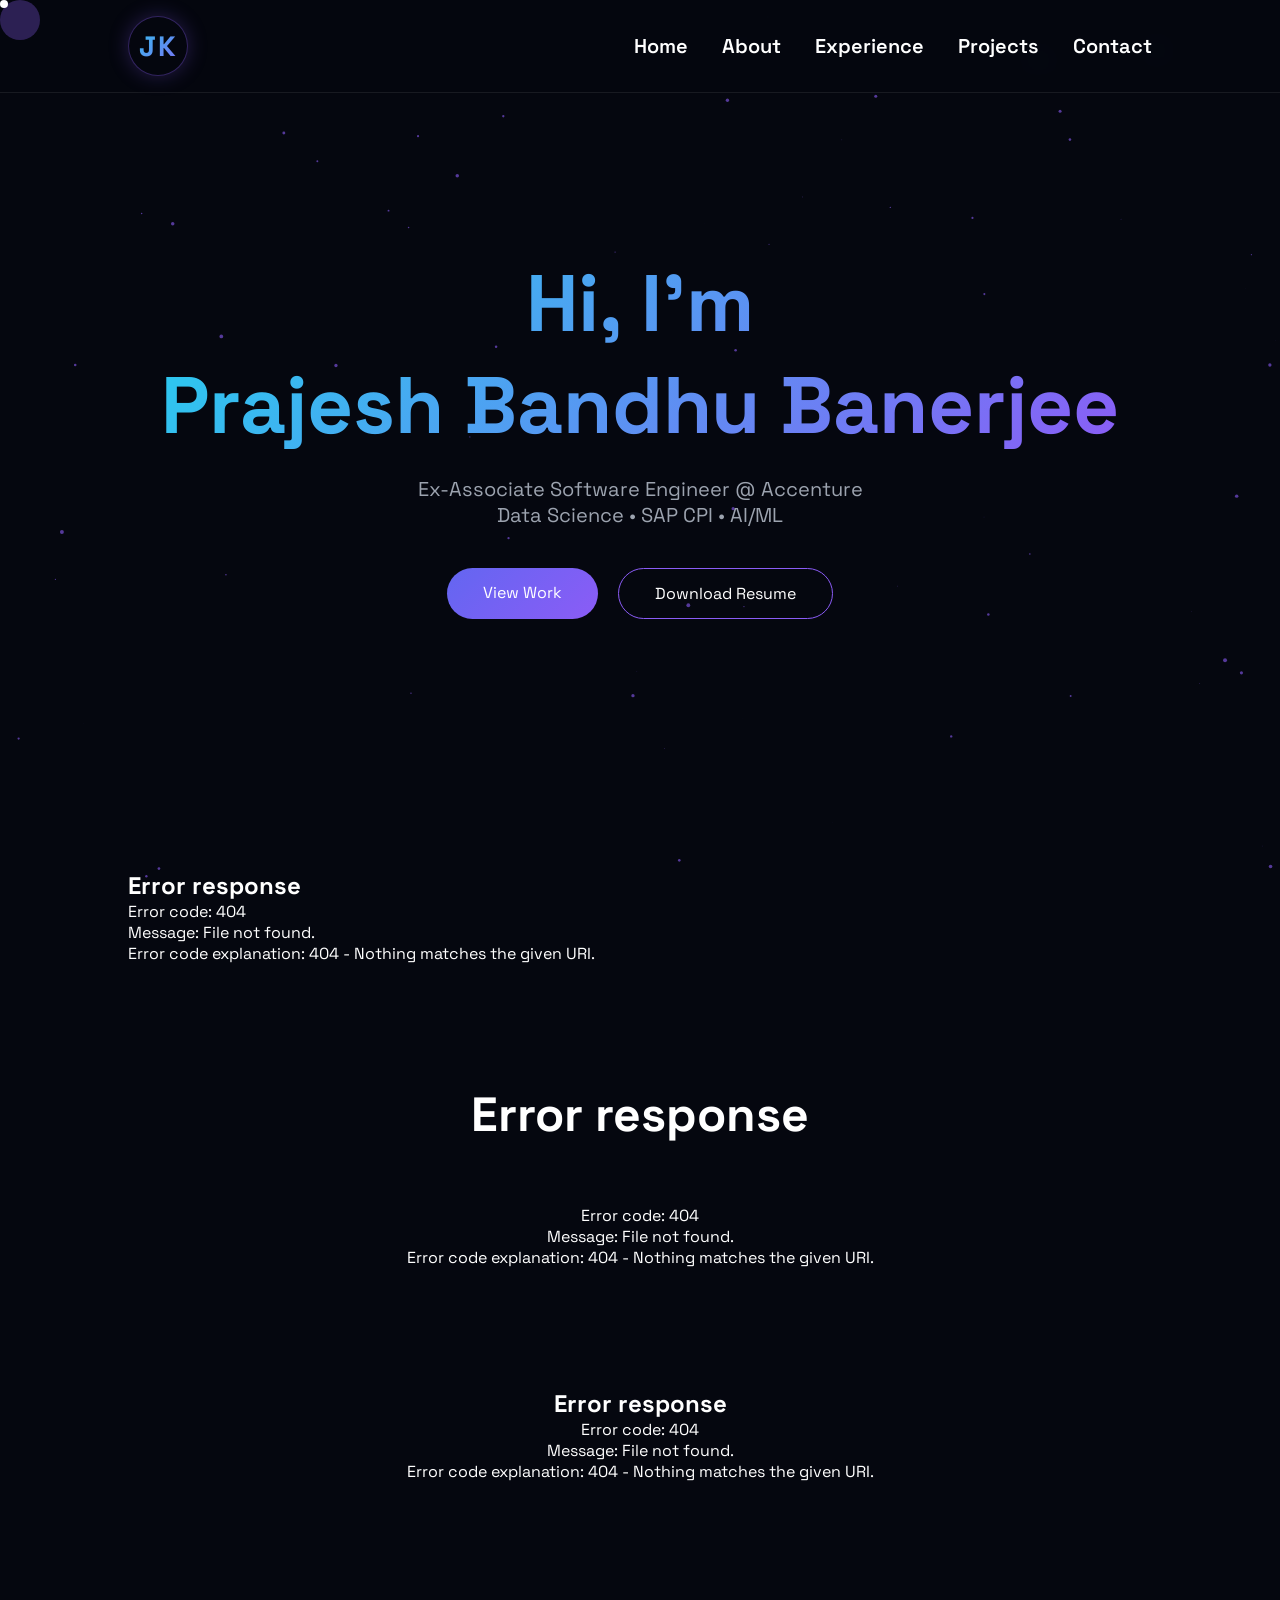
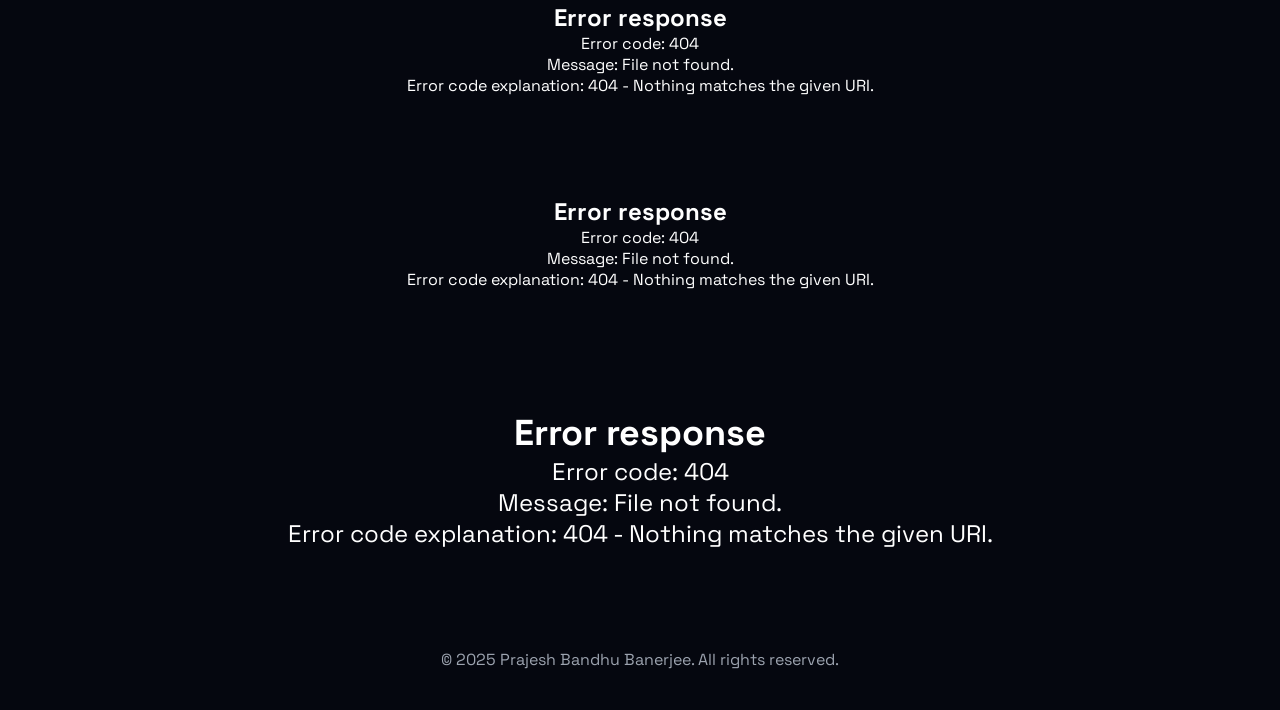
==== index.html @ c7e79926 "Add files via upload" ====
<!DOCTYPE html>
<html lang="en">

<head>

    <meta charset="UTF-8">
    <meta name="viewport" content="width=device-width, initial-scale=1.0">

    <title>Prajesh Bandhu Banerjee | Portfolio</title>

    <link rel="stylesheet" href="style.css">

    <link href="https://fonts.googleapis.com/css2?family=Space+Grotesk:wght@300;400;500;600;700&display=swap" rel="stylesheet">

</head>

<body>

    <div class="cursor"></div>
    <div class="cursor-glow"></div>

    <div class="progress-bar"></div>

    <canvas id="particles"></canvas>

    <header class="header">

        <div class="logo">JK</div>

        <nav id="nav-menu">

            <a href="#home">Home</a>
            <a href="#about">About</a>
            <a href="#experience">Experience</a>
            <a href="#projects">Projects</a>
            <a href="#contact">Contact</a>

        </nav>

        <div class="hamburger" id="hamburger">
            <span></span>
            <span></span>
            <span></span>
        </div>

    </header>

    <section id="home" class="hero">

        <h1 class="hero-title">

                <span>Hi, I'm</span><br>
                <span>Prajesh Bandhu Banerjee</span>

        </h1>

        <p class="hero-sub">
            Ex-Associate Software Engineer @ Accenture   <br>
            Data Science • SAP CPI • AI/ML
        </p>

        <div class="hero-buttons">

            <a href="#projects" class="btn magnetic">View Work</a>

            <a href="https://drive.google.com/file/d/1smfkBSxmtzfkWPgnoyUxWFA8xPXwXcCJ/view?usp=sharing"
                class="btn-outline magnetic"
                target="_blank"
                rel="noopener noreferrer">
                Download Resume
            </a>

        </div>

    </section>

    <section id="about">
        <div id="about-content"></div>
    </section>

    <section id="experience">
        <div id="experience-content"></div>
    </section>

    <section id="education">
        <div id="education-content"></div>
    </section>

    <section id="projects">
        <div id="projects-content"></div>
    </section>

    <section id="skills">
        <div id="skills-content"></div>
    </section>

    <!-- <section id="certifications">
        <div id="certifications-content"></div>
    </section> -->

    <section id="contact">
        <div id="contact-content"></div>
    </section>

    <footer>

        <p>© 2025 Prajesh Bandhu Banerjee. All rights reserved.</p>

    </footer>

    <script src="script.js"></script>

</body>

</html>
---- style.css ----
html{
scroll-behavior:smooth;
}

*{
margin:0;
padding:0;
box-sizing:border-box;
}

body{
font-family:'Space Grotesk',sans-serif;
background:#05070f;
color:white;
overflow-x:hidden;
}

section{
padding:60px 10%;
}

section h2{
font-size:42px;
text-align:center;
margin-bottom:60px;
color:#22d3ee;
text-decoration: underline;
text-decoration-color: #22d3ee;
text-decoration-thickness: 2px;
text-underline-offset: 6px;
}

/* PARTICLE BACKGROUND */

#particles{
position:fixed;
width:100%;
height:100%;
z-index:-1;
}

/* HEADER */
.logo{
width:60px;
height:60px;
display:flex;
align-items:center;
justify-content:center;
font-size:28px;
font-weight:700;
letter-spacing:2px;
border-radius:50%;
background:rgba(139,92,246,0.15);
border:1px solid rgba(139,92,246,0.35);
background-clip:text;
-webkit-background-clip:text;
background-image:linear-gradient(135deg,#22d3ee,#8b5cf6);
color:transparent;
box-shadow:0 0 20px rgba(139,92,246,0.25);
}

/*--------------------NAVBAR-------------------*/
.header{
position:fixed;
top:0;
width:100%;
display:flex;
justify-content:space-between;
align-items:center;
padding:16px 10%;
z-index:100;
background:rgba(5,7,15,0.75);
backdrop-filter:blur(10px);
-webkit-backdrop-filter:blur(10px);
border-bottom:1px solid rgba(255,255,255,0.08);
}

nav a{
margin-left:30px;
text-decoration:none;
color:#ffffff;
font-size:20px;
font-weight:600;
}
nav a:hover{
color:#22d3ee;
}

.hero{
min-height:90vh;
display:flex;
flex-direction:column;
justify-content:center;
align-items:center;
text-align:center;
padding:120px 80px 60px 80px;
}

.hero-title{
font-size:80px;
font-weight:700;
background:linear-gradient(135deg,#22d3ee,#8b5cf6);
-webkit-background-clip:text;
color:transparent;
}

.hero-sub{
color:#9ca3af;
margin-top:20px;
font-size:20px;
}

.hero-buttons{
margin-top:40px;
display:flex;
gap:20px;
}

.btn{
padding:14px 36px;
border-radius:30px;
background:linear-gradient(135deg,#6366f1,#8b5cf6);
text-decoration:none;
color:white;
transition:.3s;
}

.btn:hover{
transform:translateY(-4px);
box-shadow:0 20px 40px rgba(139,92,246,.5);
}

.btn-outline{
padding:14px 36px;
border:1px solid #8b5cf6;
border-radius:30px;
text-decoration:none;
color:white;
}

/*--------------------ABOUT ME SECTION----------------------------------*/

/*ABOUT SECTION*/
#about h2{
text-align:center;
font-size:40px;
font-weight:700;
margin-bottom:40px;
margin-top: 0px;
}

.about-text{
max-width:950px;
margin:auto;
font-size:18px;
line-height:1.7;
color:#9ca3af;
text-align:center;
}
/*--------------------END OF ABOUT ME SECTION----------------------------------*/


/*-------------------------EXPERIENCE SECTION ------------*/

#experience{
text-align:center;
margin-top:0px;
}

#experience h1{
font-size:48px;
font-weight:700;
margin-bottom:60px;
}

#experience h2{
font-size:42px;
font-weight:700;
margin-bottom:60px;
}

.experience-container{
position:relative;
max-width:900px;
margin:auto;
}

.experience-container::before{
content:"";
position:absolute;
left:20px;
top:0;
width:2px;
height:100%;
background:rgba(139,92,246,0.4);
}

.experience-card{
position:relative;
margin-left:60px;
padding:30px;
background:rgba(255,255,255,0.04);
border:1px solid rgba(255,255,255,0.08);
border-radius:14px;
backdrop-filter:blur(10px);
box-shadow:0 10px 30px rgba(0,0,0,0.35);
text-align:left;
transition:0.3s;
}

.experience-card::before{
content:"";
position:absolute;
left:-42px;
top:35px;
width:14px;
height:14px;
border-radius:50%;

background:linear-gradient(135deg,#22d3ee,#8b5cf6);
box-shadow:0 0 12px rgba(139,92,246,0.8);
}

.experience-card:hover{
transform:translateY(-4px);
box-shadow:0 15px 40px rgba(139,92,246,0.25);
}

.experience-card h3{
font-size:24px;
margin-bottom:6px;
color:#ffffff;
}

.experience-role{
font-size:18px;
font-weight:600;
color:#22d3ee;
margin-bottom:5px;
}

.experience-duration{
font-size:14px;
color:#9ca3af;
margin-bottom:18px;
}

.experience-points{
padding-left:18px;
}

.experience-points li{
margin-bottom:10px;
color:#cbd5f5;
line-height:1.6;
}

.experience-card::before{
content:"";
position:absolute;
left:-48px;
top:35px;
width:20px;
height:20px;
border-radius:50%;
background:linear-gradient(135deg,#22d3ee,#8b5cf6);
box-shadow:
0 0 10px rgba(139,92,246,0.8),
0 0 20px rgba(34,211,238,0.6);
}

.experience-card::after{
content:"";
position:absolute;
left:-42px;
top:41px;
width:8px;
height:8px;
border-radius:50%;
background:white;
}

.experience-tech{
margin-top:20px;
display:flex;
flex-wrap:wrap;
gap:12px;
}

.experience-tech span{
padding:6px 14px;
font-size:14px;
border-radius:20px;
background:rgba(139,92,246,0.15);
border:1px solid rgba(139,92,246,0.4);
color:#cbd5f5;
transition:0.3s;
}

.experience-tech span:hover{
background:rgba(139,92,246,0.35);
transform:translateY(-2px);
box-shadow:0 0 10px rgba(139,92,246,0.6);
}

/*--------------------END OF EXPERIENCE SECTION----------------------------------*/

/*--------------------EDUCATION SECTION----------------------------------*/
#education{
text-align:center;
margin-top:0px;
}

#education h2{
font-size:42px;
margin-bottom:60px;
}

.education-timeline{
position:relative;
display:flex;
justify-content:space-between;
align-items:center;
width:900px;
margin:0 auto;
}

.education-timeline::before{
content:"";
position:absolute;
top:50%;
left:0;
width:100%;
height:3px;
background:linear-gradient(90deg,#22d3ee,#8b5cf6);
}

.edu-item{
position:relative;
width:30%;
display:flex;
justify-content:center;
}

.edu-box{
position:relative;
background:rgba(255,255,255,0.05);
border:1px solid rgba(255,255,255,0.08);
border-radius:14px;
padding:20px;
width:400px;
backdrop-filter:blur(10px);
box-shadow:0 10px 25px rgba(0,0,0,0.35);
}

.edu-item.top .edu-box::after{
content:"";
position:absolute;
left:50%;
transform:translateX(-50%);
top:100%;
width:3px;
height:90px;
background:linear-gradient(#22d3ee,#8b5cf6);
}

.edu-item.bottom .edu-box::after{
content:"";
position:absolute;
left:50%;
transform:translateX(-50%);
bottom:100%;
width:3px;
height:90px;
background:linear-gradient(#22d3ee,#8b5cf6);
}

.edu-item::after{
content:"";
position:absolute;
top:50%;
left:50%;
transform:translate(-50%,-50%);
width:10px;
height:10px;
border-radius:50%;
background:#8b5cf6;
box-shadow:0 0 12px rgba(139,92,246,0.8);
}

.edu-item.top .edu-box{
margin-bottom:320px;
}

.edu-item.bottom .edu-box{
margin-top:320px;
}

.edu-box{
transition:0.3s ease;
}

.edu-box:hover{
transform:translateY(-5px);
box-shadow:
0 15px 35px rgba(0,0,0,0.45),
0 0 20px rgba(139,92,246,0.6),
0 0 35px rgba(34,211,238,0.5);
}

.edu-box h3{
color:white;
font-size:18px;
}

.edu-box p{
color:#22d3ee;
margin-top:5px;
}

.edu-box span{
display:block;
margin-top:5px;
font-size:14px;
color:#9ca3af;
}

/*---------------------------------END OF EDUCATION SECTION-------------------------*/

/*---------------------------------PROJECT SECTION-------------------------*/
#projects{
text-align:center;
margin-top:0px;
}

#projects h2{
font-size:42px;
margin-bottom:60px;
}

.projects-container{
display:grid;
grid-template-columns:repeat(auto-fit,minmax(320px,1fr));
gap:40px;
max-width:1200px !important;
margin:0px;
}

.project-card{
background:rgba(255,255,255,0.05);
border:1px solid rgba(255,255,255,0.08);
border-radius:16px;
padding:25px;
text-align:left;
backdrop-filter:blur(10px);
box-shadow:0 10px 25px rgba(0,0,0,0.35);
transition:0.3s ease;
margin-bottom: 0px;
}

.project-card:hover{
transform:translateY(-6px);
box-shadow:
0 15px 35px rgba(0,0,0,0.45),
0 0 20px rgba(139,92,246,0.3),
0 0 35px rgba(34,211,238,0.25);
}

.project-card h3{
color:white;
font-size:20px;
margin-bottom:10px;
}

.project-card p{
color:#cbd5f5;
font-size:15px;
line-height:1.6;
}

.project-tech{
margin-top:15px;
display:flex;
flex-wrap:wrap;
gap:8px;
}

.project-tech span{
background:rgba(139,92,246,0.15);
border:1px solid rgba(139,92,246,0.35);
border-radius:20px;
padding:5px 12px;
font-size:12px;
color:#e5e7eb;
}

/*-----------------------------END OF PROJECT SECTION-------------------------------*/

/*--------------------SKILLS TABLE--------------------------*/

#skills{
text-align:center;
margin-top:-20px;
}

#skills h2{
font-size:42px;
margin-bottom:50px;
}

.skills-table{
width:100%;
max-width:1000px;
margin-bottom:-120px;
border-collapse:collapse;
}

.skills-table td{
border:1px solid rgba(255,255,255,0.15);
padding:18px 20px;
}

.skill-category{
color:#22d3ee;
font-weight:600;
width:250px;
text-align:left;
}

.skill-items{
color:#e5e7eb;
text-align:left;
line-height:1.8;
}
/*--------------------END OF SKILLS TABLE--------------------------*/

/*--------------------CURSOR STYLING --------------------------*/

/* CURSOR */
.cursor{
width:8px;
height:8px;
background:white;
border-radius:50%;
position:fixed;
pointer-events:none;
z-index:9999;
}

.cursor-glow{
width:40px;
height:40px;
border-radius:50%;
background:rgba(139,92,246,.3);
position:fixed;
pointer-events:none;
z-index:9998;
}

/* SCROLL PROGRESS */
.progress-bar{
position:fixed;
top:0;
left:0;
height:3px;
background:#8b5cf6;
width:0%;
z-index:1000;
}

/*--------------------END OF CURSOR STYLING --------------------------*/

/*--------------------CONTACT SECTION --------------------------*/

#contact{
margin-top: 0px;
text-align:center;
font-size: 24px;
}

.contact-box{
margin:auto;
margin-top:20px;
padding:40px;
max-width:600px;
background:rgba(255,255,255,0.05);
border:1px solid rgba(139,92,246,0.25);
border-radius:18px;
backdrop-filter:blur(12px);
-webkit-backdrop-filter:blur(12px);
box-shadow:0 15px 40px rgba(0,0,0,0.4);
transition:0.3s;
}

.contact-box:hover{
transform:translateY(-5px);
box-shadow:0 20px 50px rgba(139,92,246,0.3);
}

.contact-box p{
margin-bottom:25px;
font-size:18px;
color:#cbd5f5;
}

.contact-label{
font-weight:600;
font-size:16px;
letter-spacing:0.5px;
background:linear-gradient(135deg,#22d3ee,#8b5cf6);
-webkit-background-clip:text;
color:transparent;
}

.contact-box a{
color:#cbd5f5;
text-decoration:none;
font-weight:500;
}

.contact-box a:hover{
text-decoration:underline;
color:#22d3ee;
}

/*--------------------END OF CONTACT SECTION --------------------------*/

/*--------------------FOOTER SECTION --------------------------*/

footer{
text-align:center;
padding:40px;
color:#9ca3af;
}

/*--------------------END OF FOOTER SECTION --------------------------*/

/*--------------------------------------CERTIFICATIONS SECTION--------------------------*/

#certifications{
text-align:center;
margin-top:0px;
}

.certifications-container{
max-width:900px;
margin:auto;
display:flex;
flex-wrap:wrap;
justify-content:center;
gap:14px;
margin-top:0px;
margin-bottom: -80px;
}

.certifications-container span{
background:#e5e7eb;
color:black;
padding:10px 18px;
border-radius:30px;
font-size:14px;
font-weight:500;
transition:0.25s ease;
}

.certifications-container span:hover{
transform:translateY(-3px);
box-shadow:0 6px 18px rgba(0,0,0,0.25);
}

/*--------------------------------------END OF CERTIFICATIONS SECTION--------------------------*/


/* ================= MOBILE VIEW ================= */


/* HAMBURGER */
.hamburger{
display:none;
flex-direction:column;
cursor:pointer;
gap:5px;
}

.hamburger span{
width:25px;
height:3px;
background:white;
border-radius:2px;
}

/* MOBILE NAV */

@media (max-width:768px){

nav{
position:absolute;
top:70px;
right:0;
width:100%;
background:#05070f;

display:none;
flex-direction:column;
align-items:center;
padding:20px 0;

border-top:1px solid rgba(255,255,255,0.08);
}

nav a{
margin:10px 0;
font-size:18px;
}

nav.active{
display:flex;
}

.hamburger{
display:flex;
}

}
@media (max-width:768px){

/* GENERAL */

section{
padding:60px 20px;
}

/* NAVBAR */

.header{
padding:12px 20px;
}

/* HERO */

.hero{
padding:80px 20px 40px 20px;   /* adds space above and below */
margin-top:0;
margin-bottom: 0px;
}

.hero-title{
font-size:28px;                 /* slightly smaller so name fits */
line-height:1.3;
}

.hero-sub{
margin-top:20px;
padding:0 10px;
font-size:16px;
}

.hero-sub{
font-size:16px;
}

.hero-buttons{
flex-direction:column;
gap:15px;
margin-bottom:-50px;
}

/* ABOUT */

.about-text{
font-size:16px;
padding:0 10px;
}

/* EXPERIENCE */

.experience-container{
max-width:100%;
}

.experience-card{
margin-left:40px;
padding:20px;
}

/* EDUCATION */

.education-timeline{
flex-direction:column;
width:100%;
gap:40px;
}

.education-timeline::before{
display:none;
}

.edu-item{
width:100%;
}

.edu-box{
width:100%;
}

.edu-item.top .edu-box,
.edu-item.bottom .edu-box{
margin:0;
}

.edu-item::after{
display:none;
}

.edu-item.top .edu-box::after,
.edu-item.bottom .edu-box::after{
display:none;
}

/* PROJECTS */

.projects-container{
grid-template-columns:1fr;
gap:25px;
max-width:100%;
}

.project-card{
padding:20px;
}

/* SKILLS TABLE */

.skills-table{
font-size:14px;
}

.skills-table td{
padding:12px;
}

.skill-category{
width:120px;
}

/* CONTACT */

.contact-box{
padding:25px;
}

.contact-box p{
font-size:16px;
}

/* HEADINGS */

section h2{
font-size:30px;
}

}
/* ================= END OF MOBILE VIEW ================= */
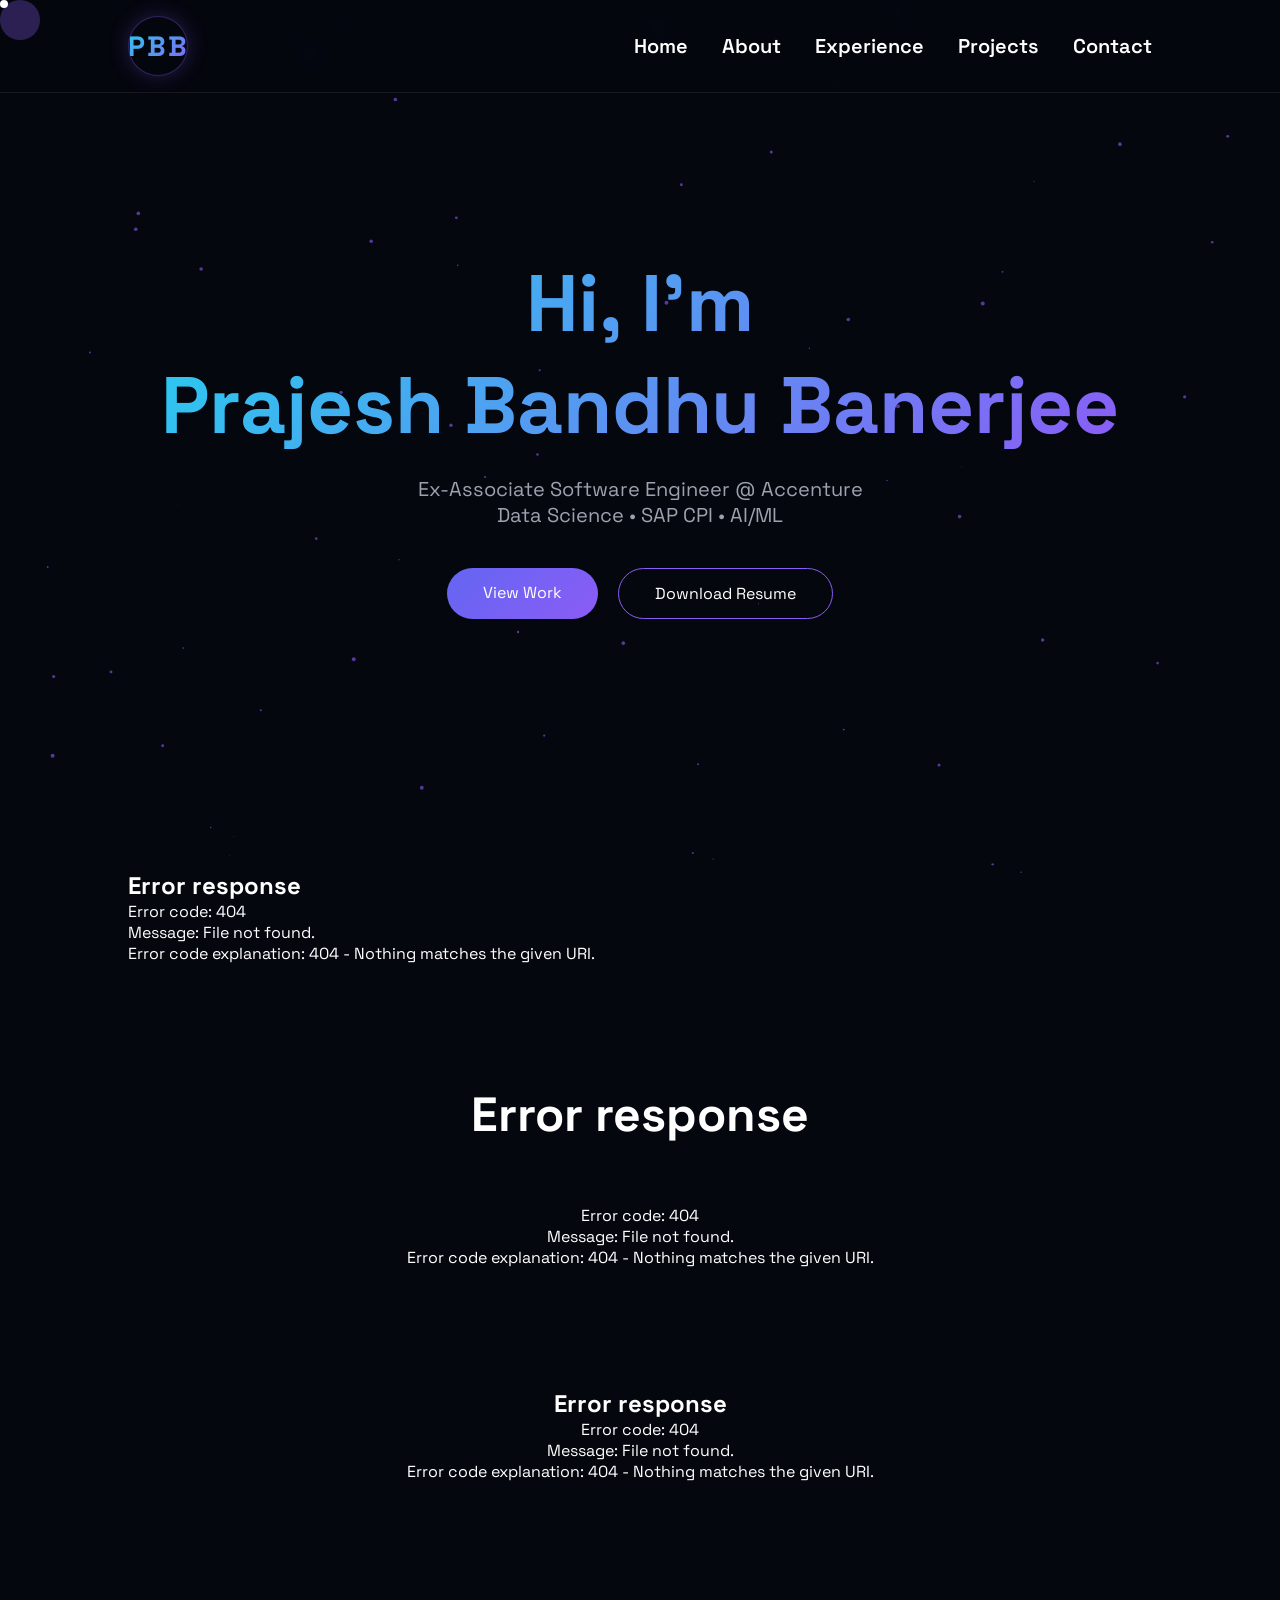
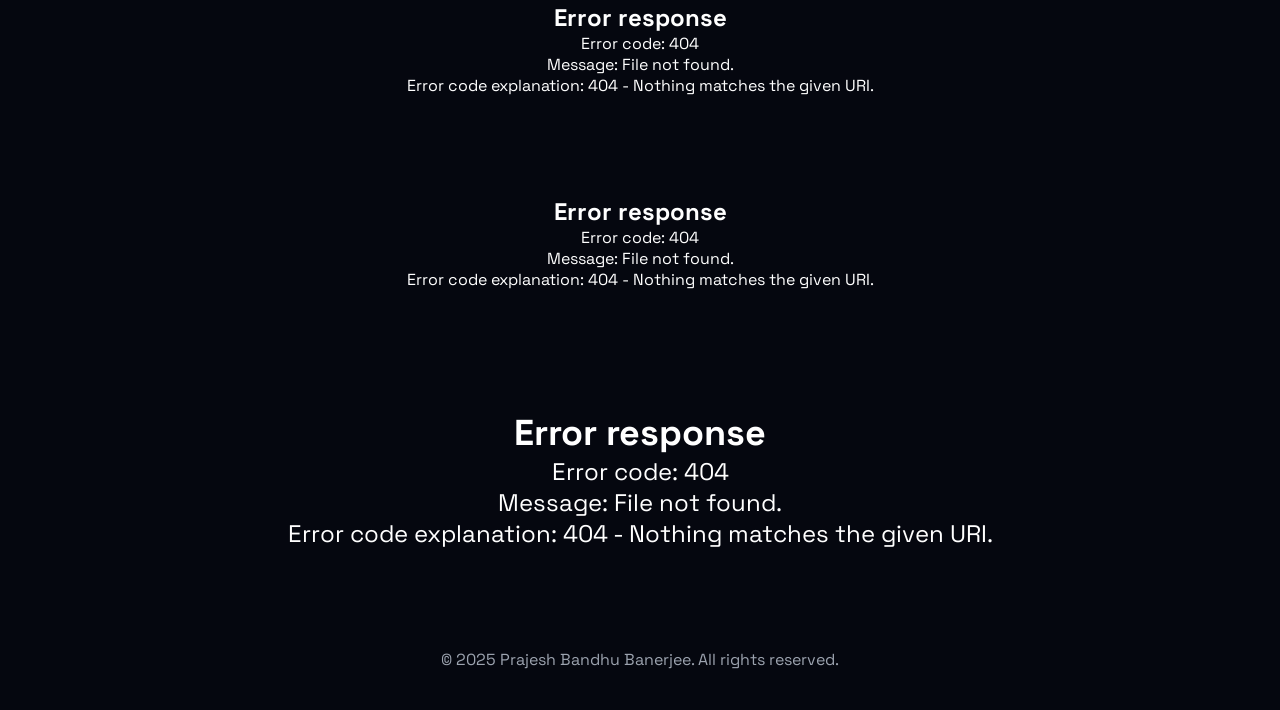
==== commit b68edbd3: "Index file changed - logo" ====
--- a/index.html
+++ b/index.html
@@ -25,7 +25,7 @@
 
     <header class="header">
 
-        <div class="logo">JK</div>
+        <div class="logo">PBB</div>
 
         <nav id="nav-menu">
 
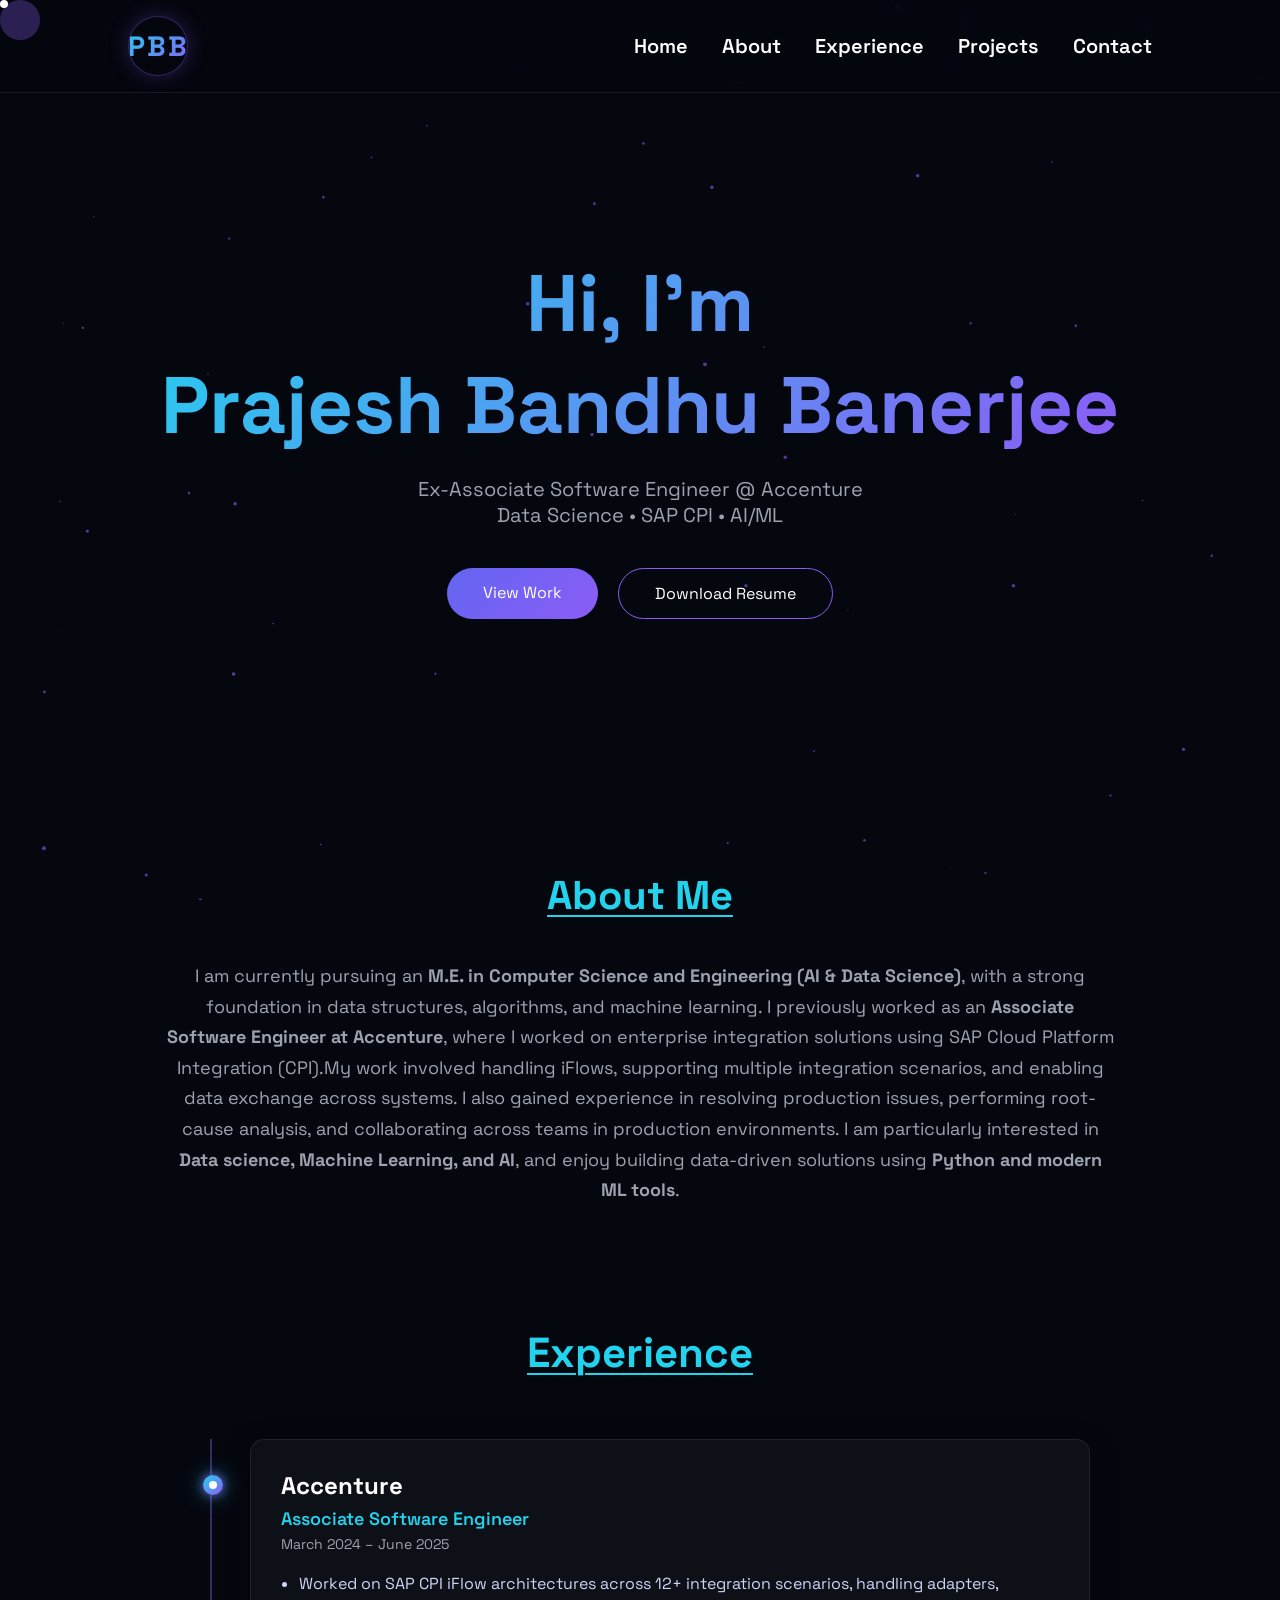
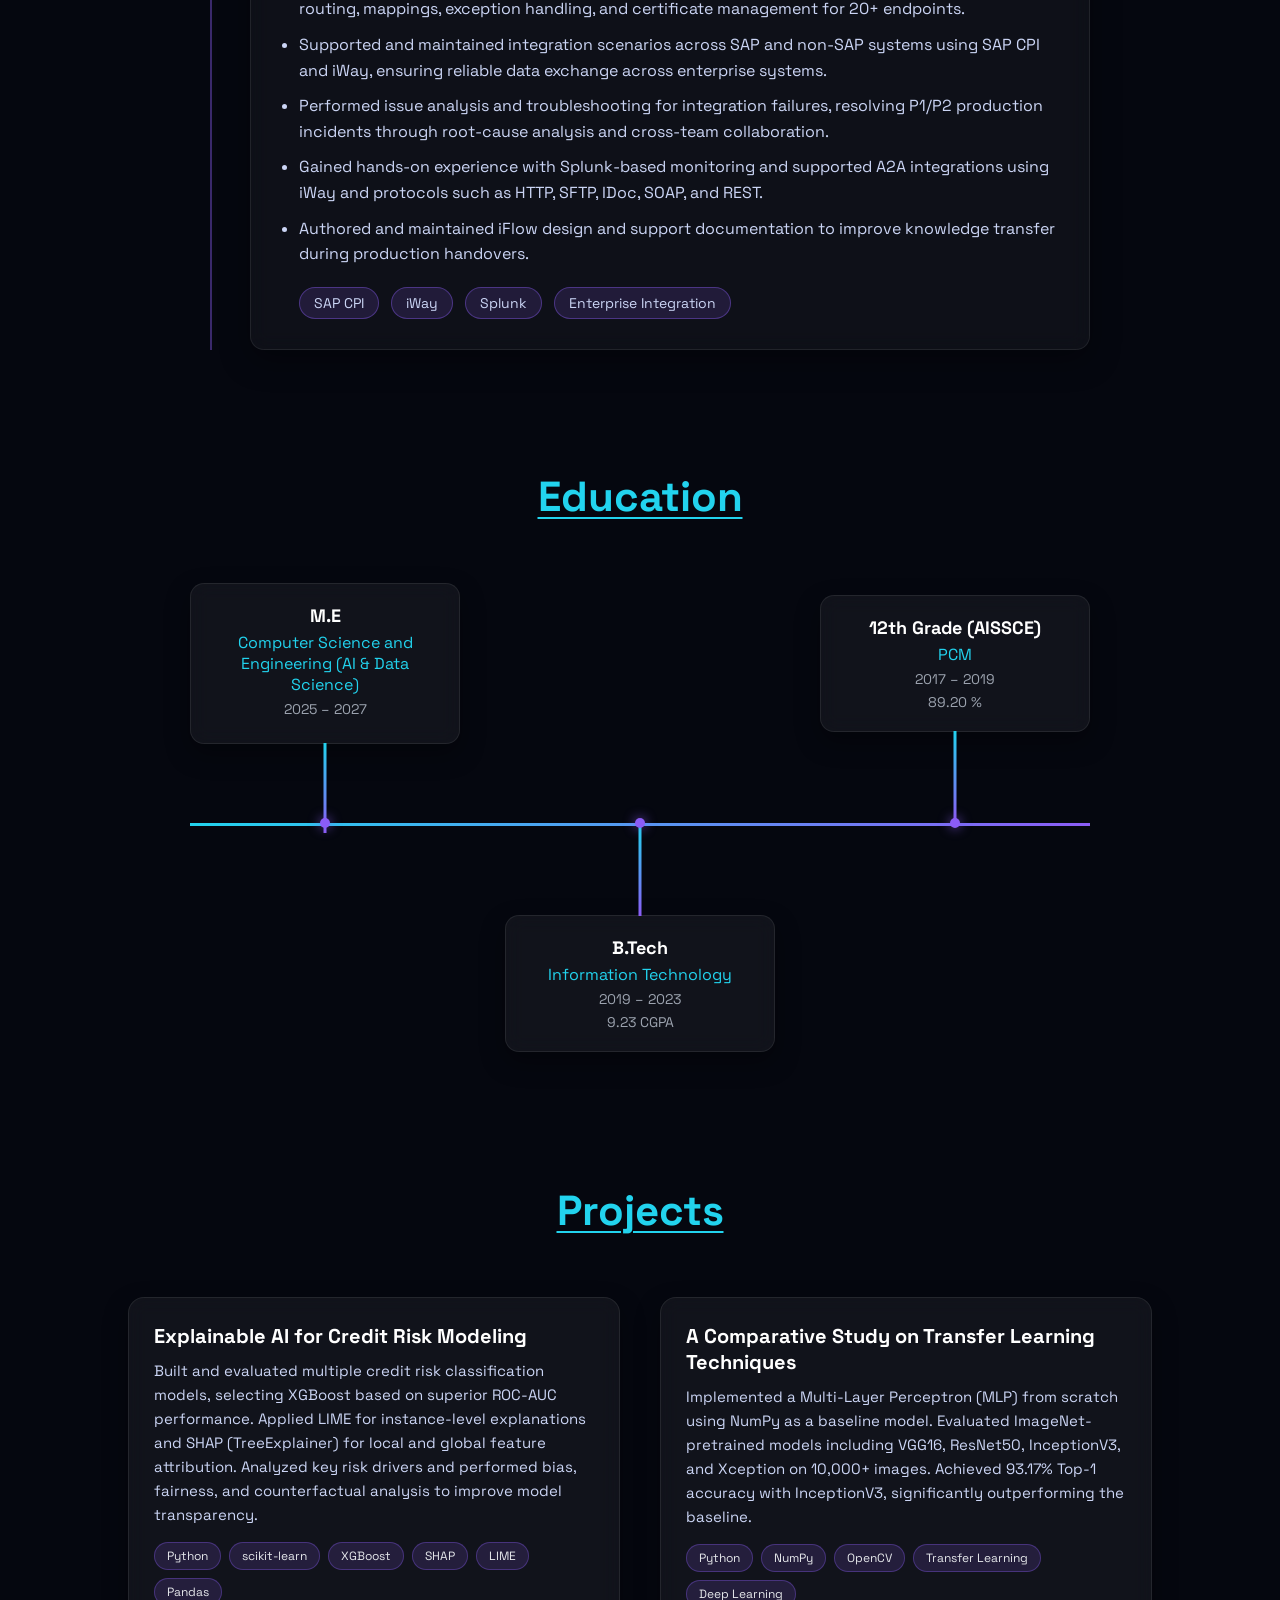
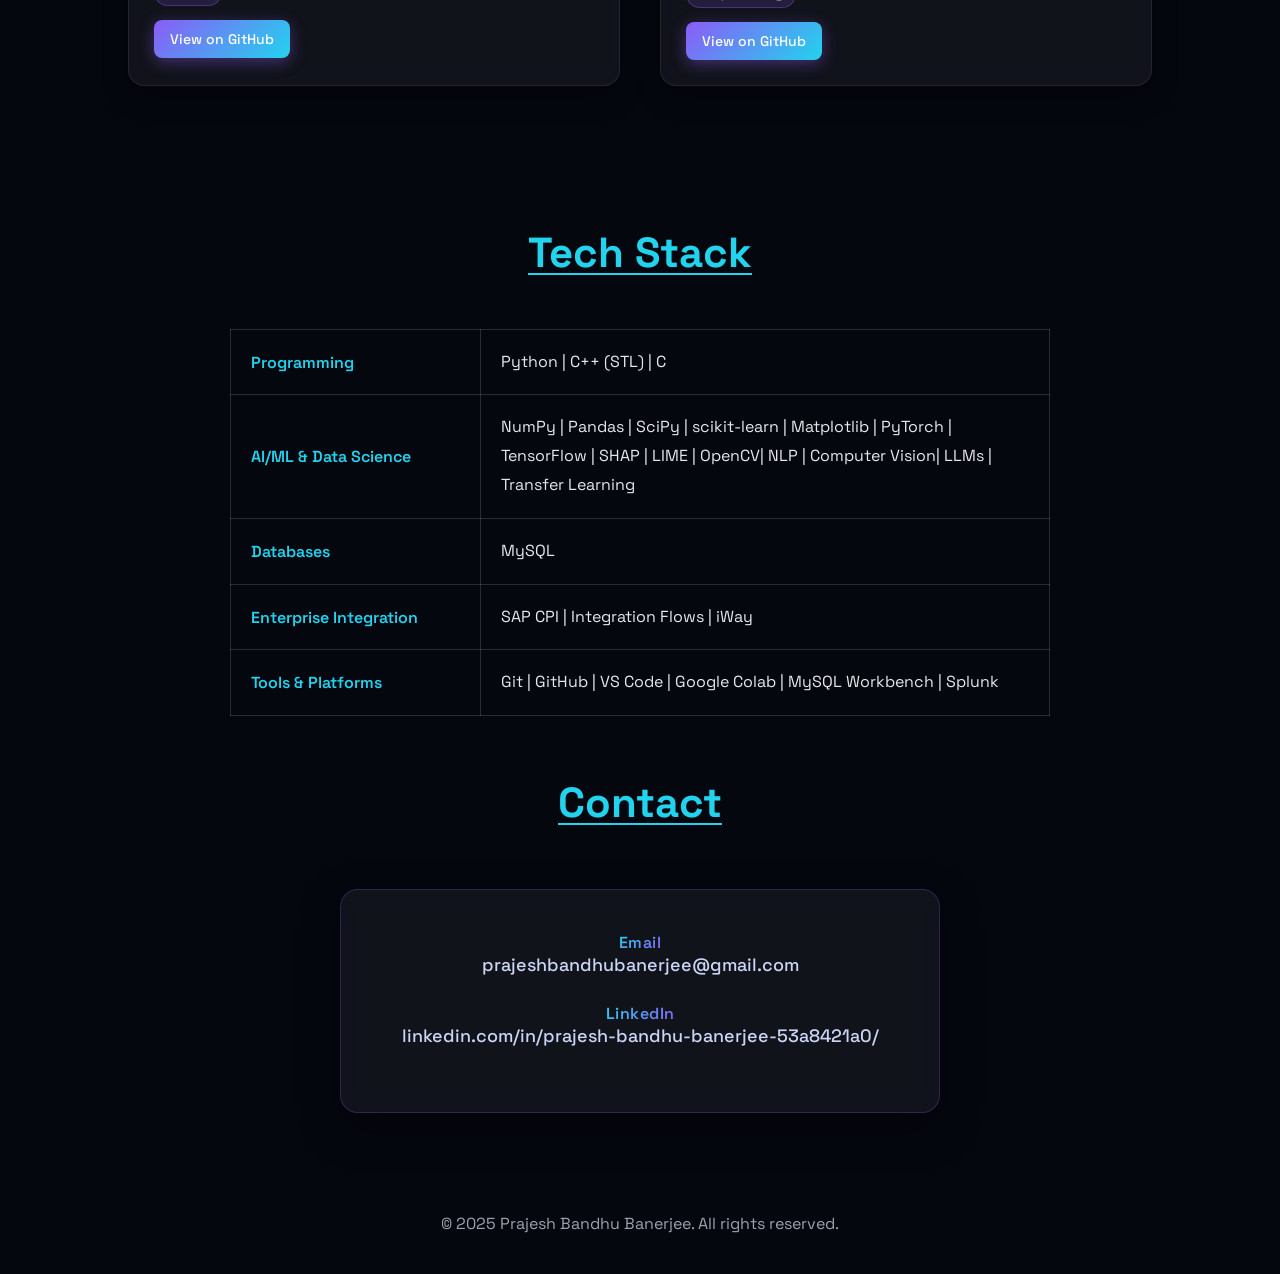
==== commit d95dfe4d: "Update index.html with new resume link" ====
--- a/index.html
+++ b/index.html
@@ -63,7 +63,7 @@
 
             <a href="#projects" class="btn magnetic">View Work</a>
 
-            <a href="https://drive.google.com/file/d/1smfkBSxmtzfkWPgnoyUxWFA8xPXwXcCJ/view?usp=sharing"
+            <a href="https://drive.google.com/file/d/1yKqq6XB0tjxuNZhBGiX46Dis2StPVU6H/view?usp=sharing"
                 class="btn-outline magnetic"
                 target="_blank"
                 rel="noopener noreferrer">
--- a/style.css
+++ b/style.css
@@ -329,8 +329,8 @@
 content:"";
 position:absolute;
 top:50%;
-left:0;
-width:100%;
+ left:0;
+ width:100%;
 height:3px;
 background:linear-gradient(90deg,#22d3ee,#8b5cf6);
 }
@@ -861,3 +861,23 @@
 
 }
 /* ================= END OF MOBILE VIEW ================= */
+
+.github-btn {
+    display: inline-block;
+    margin-top: 14px;
+    padding: 10px 16px;
+    font-size: 14px;
+    font-weight: 500;
+    color: #fff;
+    background: linear-gradient(135deg, #8b5cf6, #22d3ee);
+    border-radius: 8px;
+    text-decoration: none;
+    transition: all 0.3s ease;
+    box-shadow: 0 4px 15px rgba(139, 92, 246, 0.4);
+}
+
+.github-btn:hover {
+    transform: translateY(-2px);
+    box-shadow: 0 8px 25px rgba(139, 92, 246, 0.6);
+    background: linear-gradient(135deg, #22d3ee, #8b5cf6);
+}
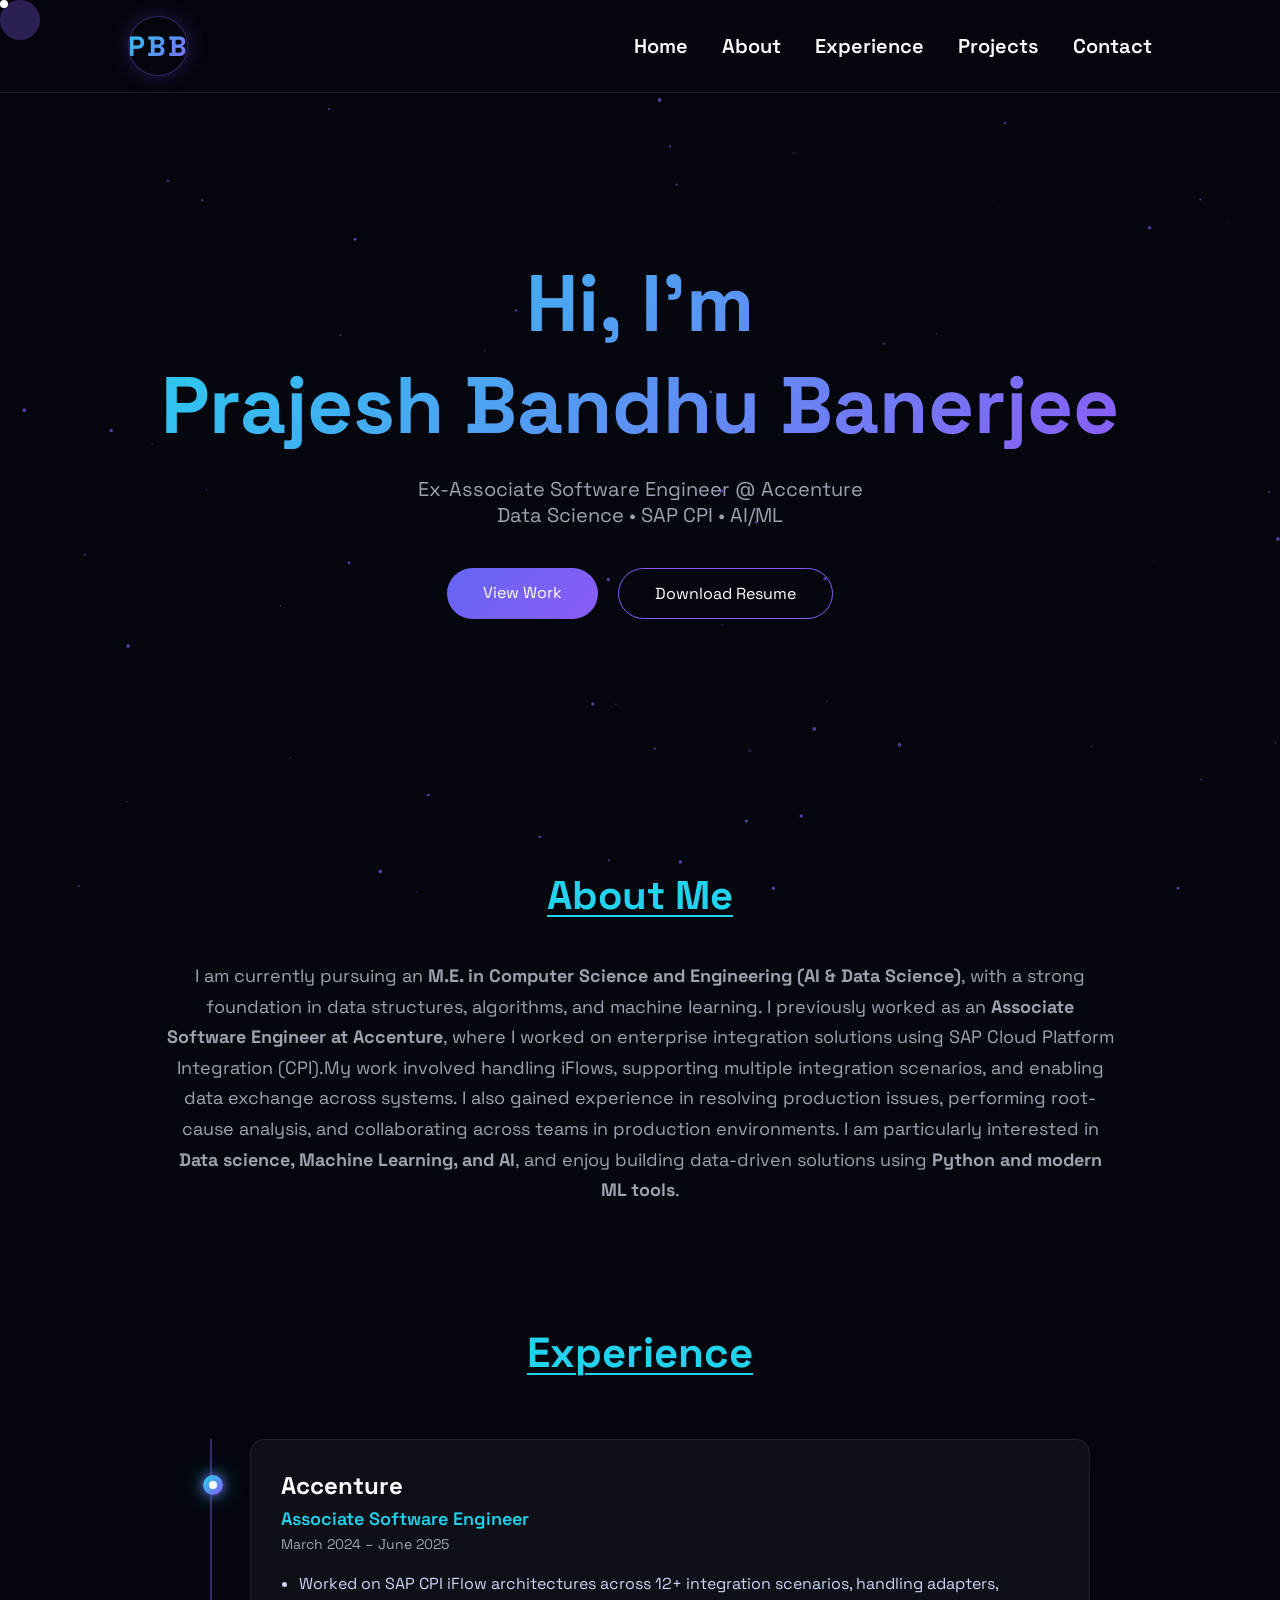
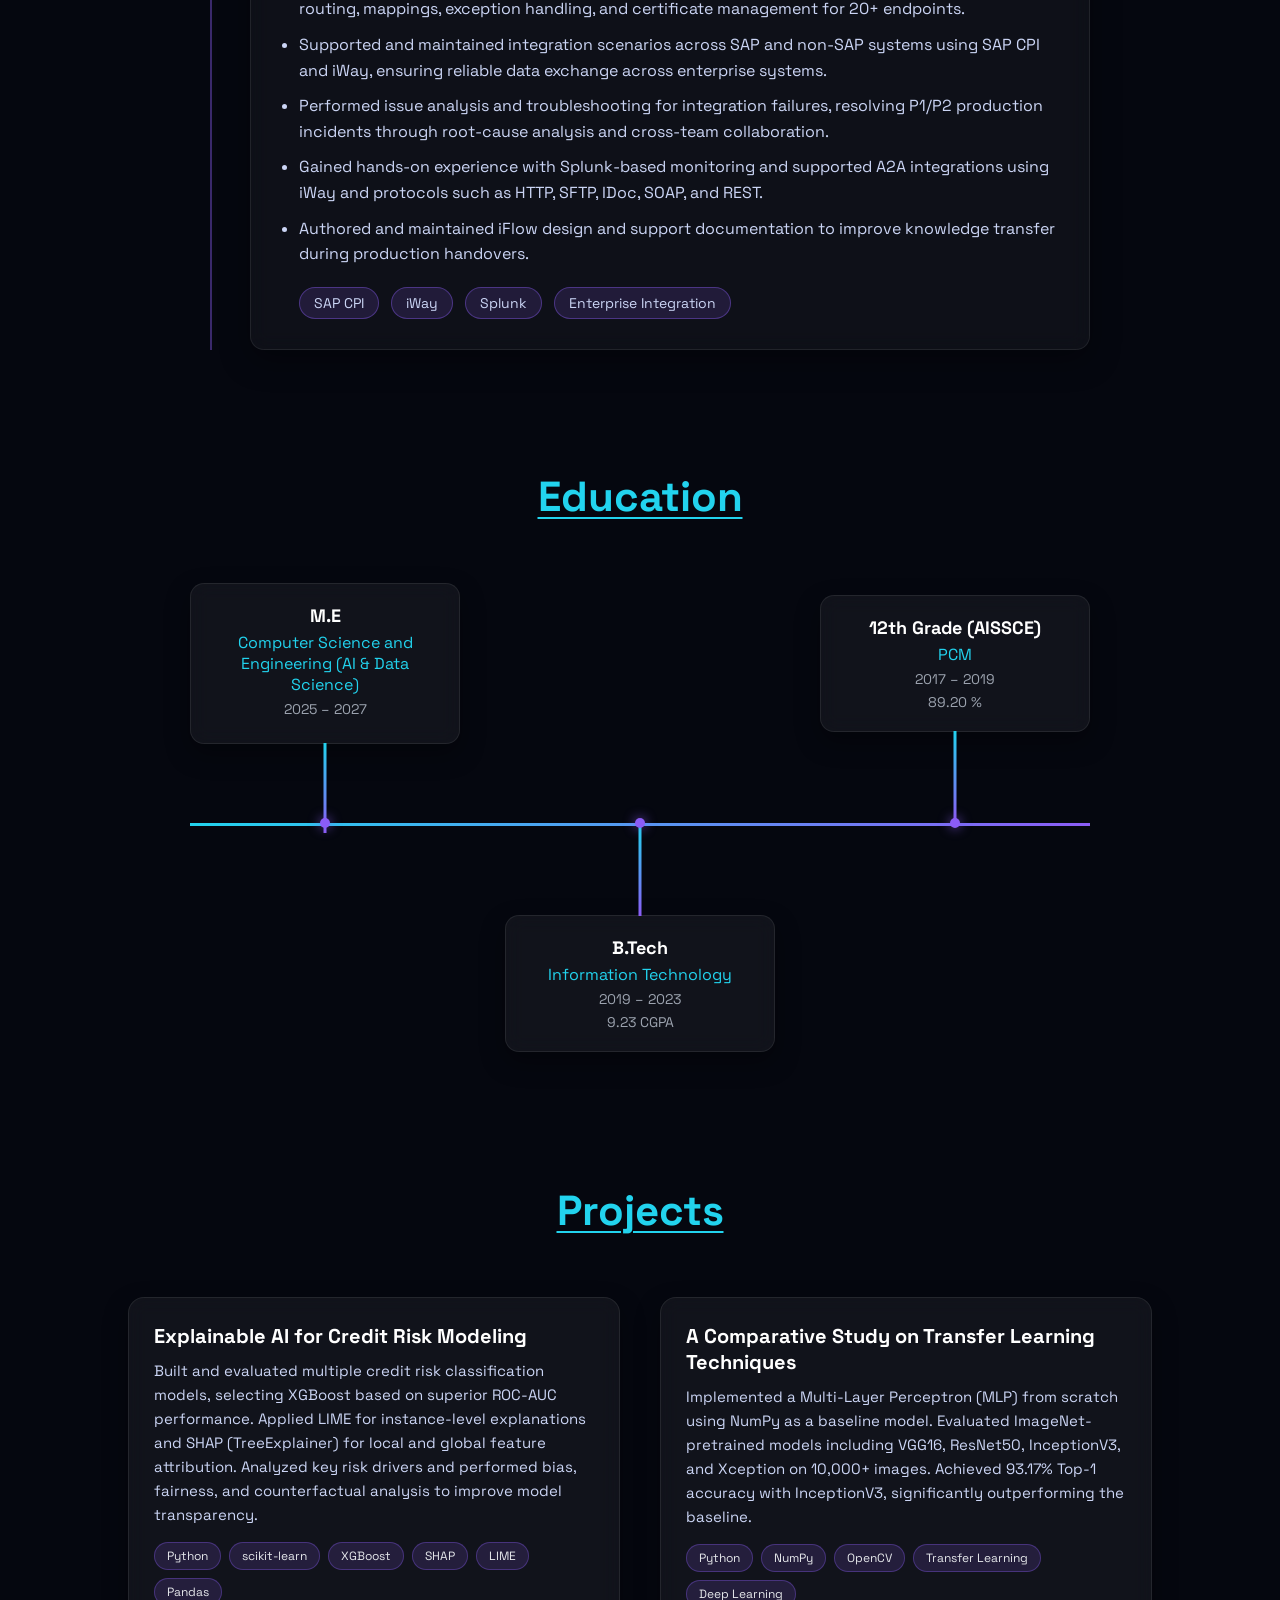
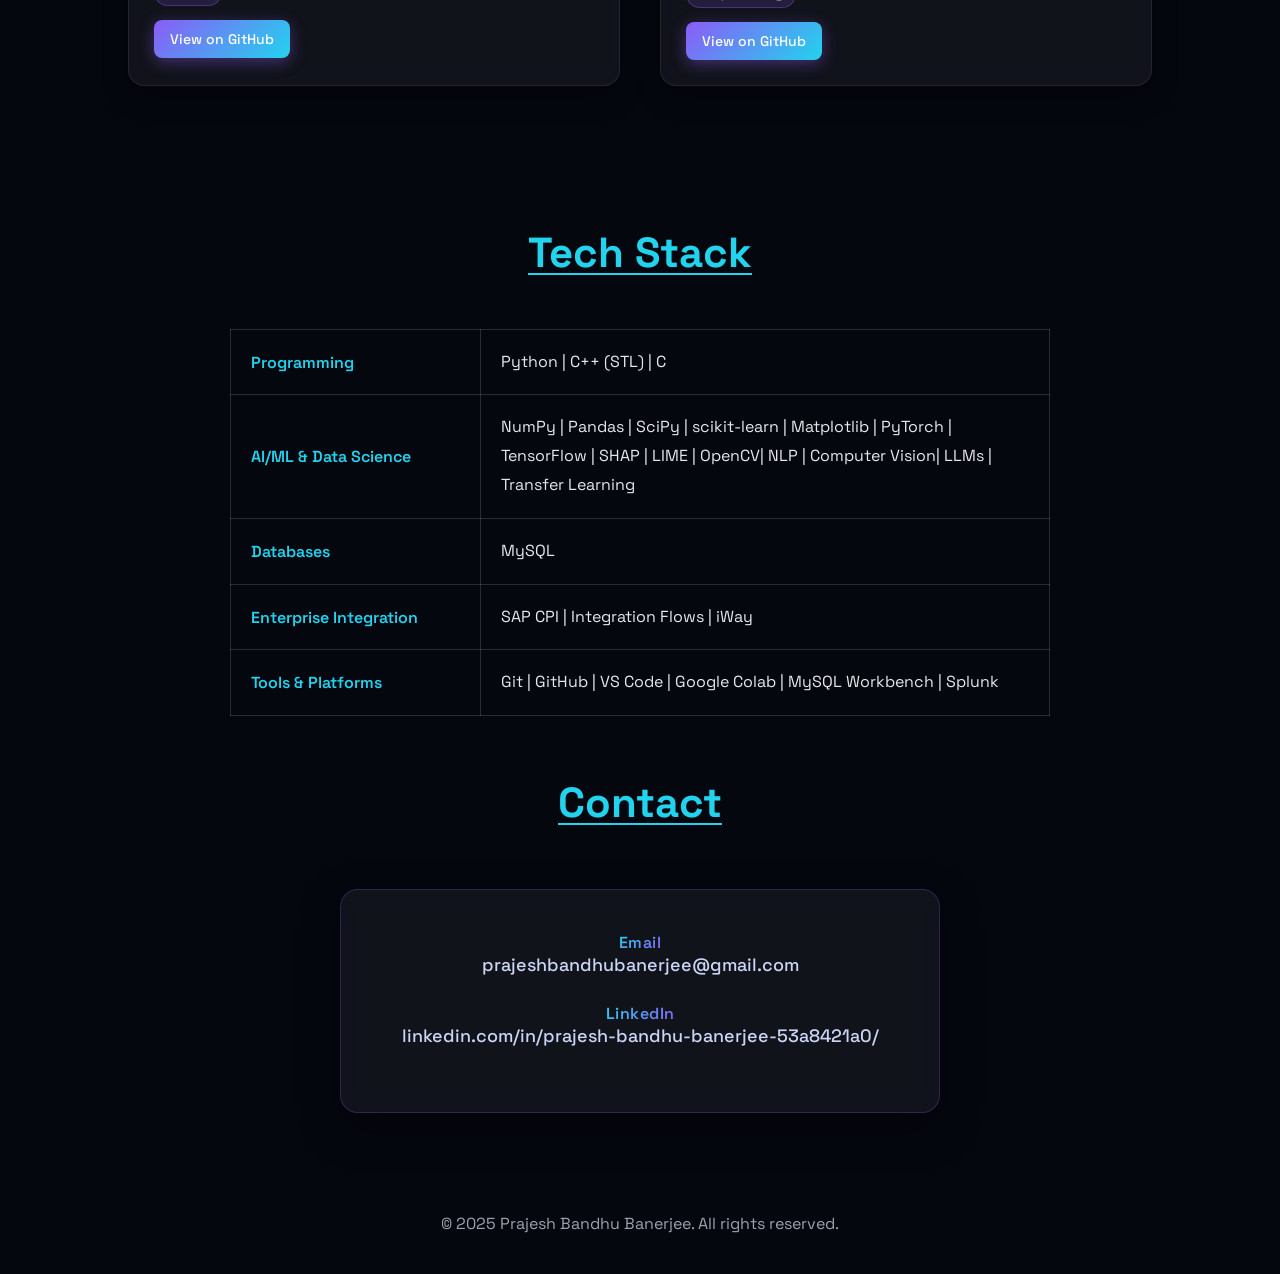
==== commit 460a0eee: "Change resume download link in index.html Updated resume link in the portfolio section." ====
--- a/index.html
+++ b/index.html
@@ -63,7 +63,7 @@
 
             <a href="#projects" class="btn magnetic">View Work</a>
 
-            <a href="https://drive.google.com/file/d/1yKqq6XB0tjxuNZhBGiX46Dis2StPVU6H/view?usp=sharing"
+            <a href="https://drive.google.com/file/d/1idnWb8D5uET0AMNGeA_8E_0jmZouup5y/view?usp=sharing"
                 class="btn-outline magnetic"
                 target="_blank"
                 rel="noopener noreferrer">
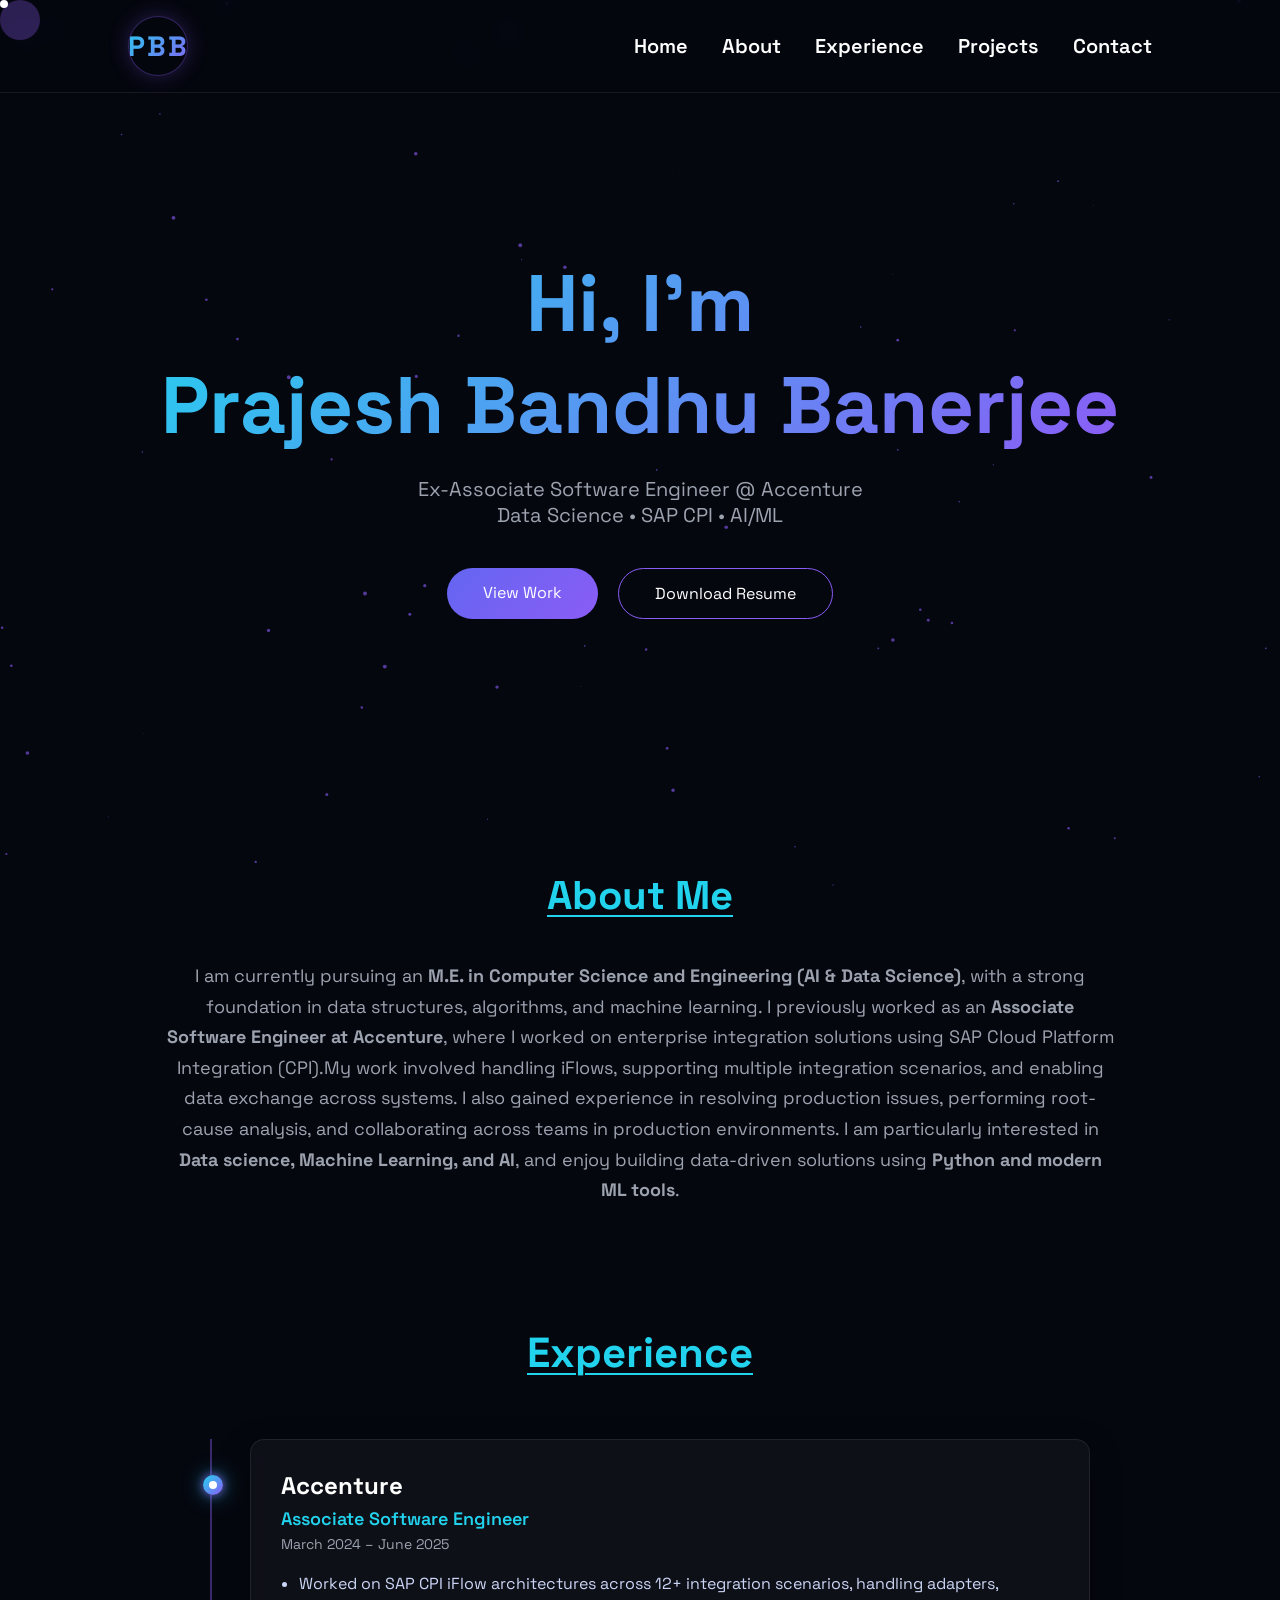
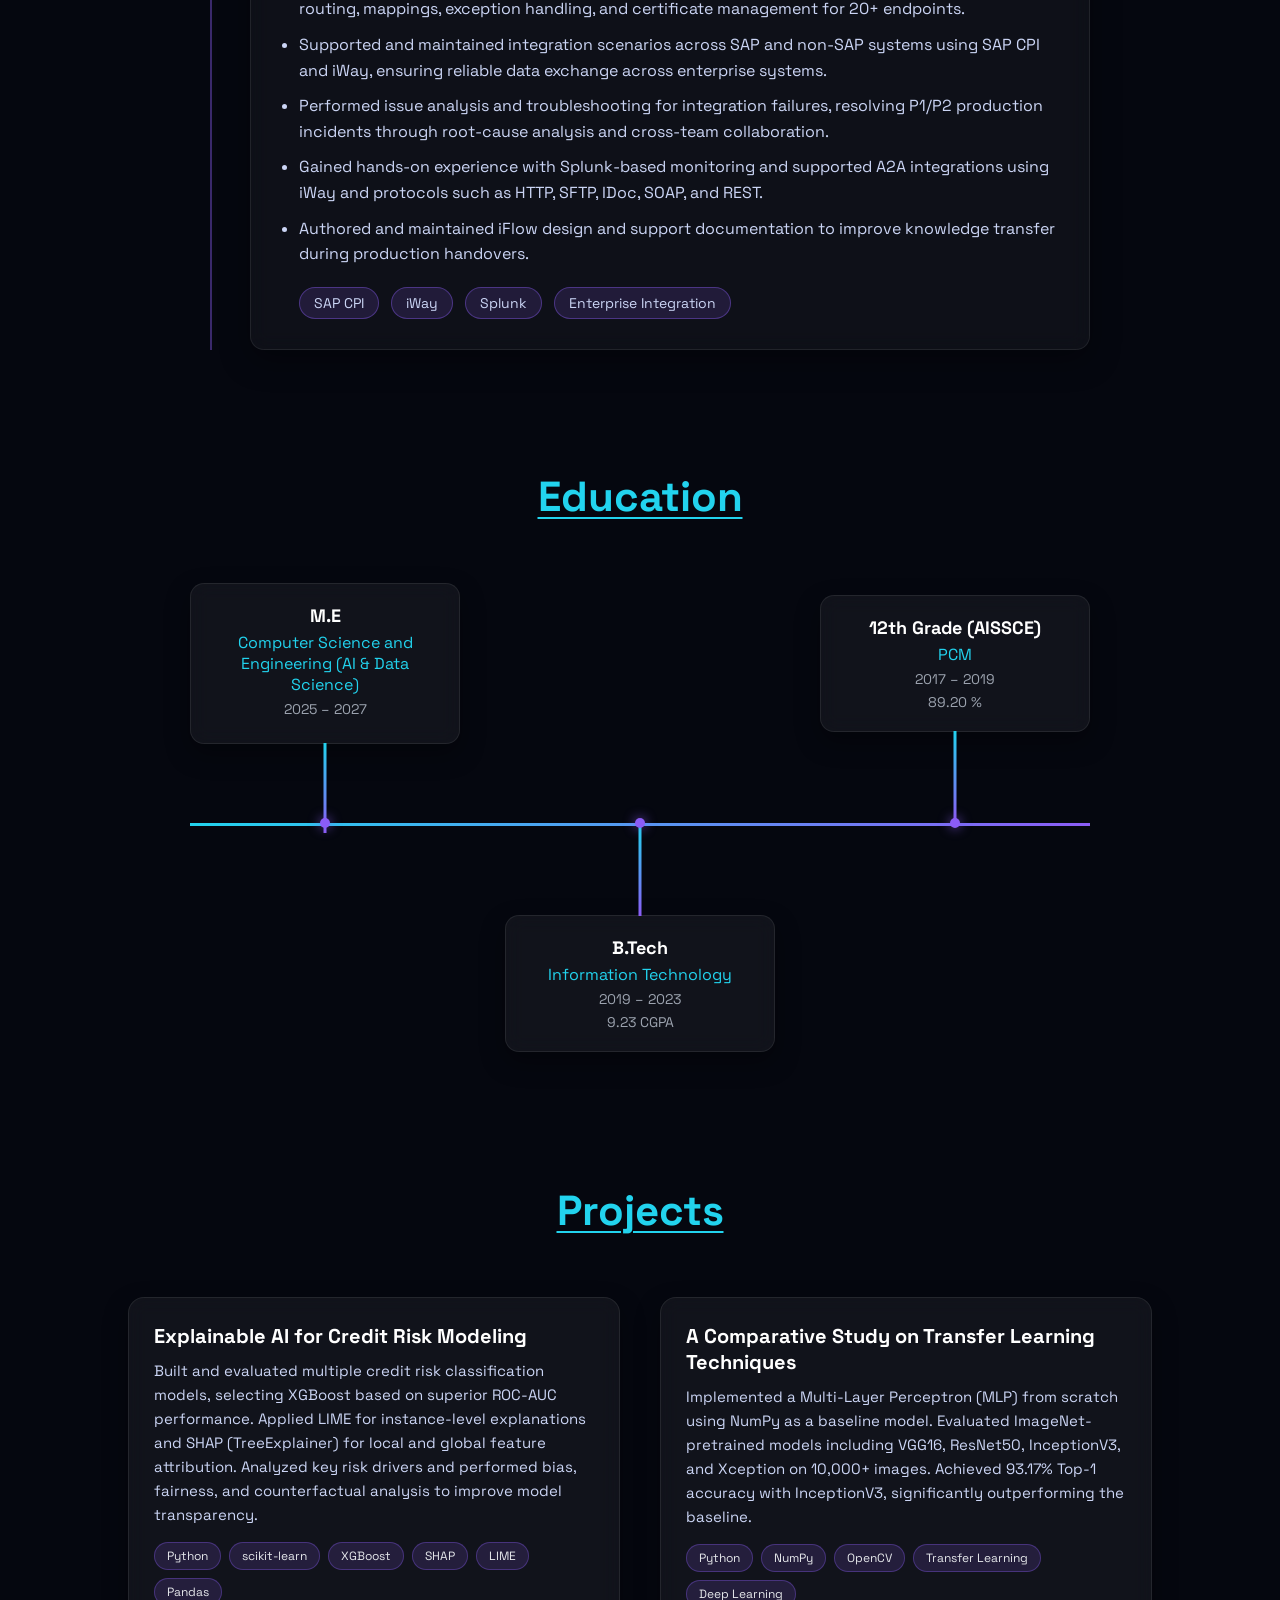
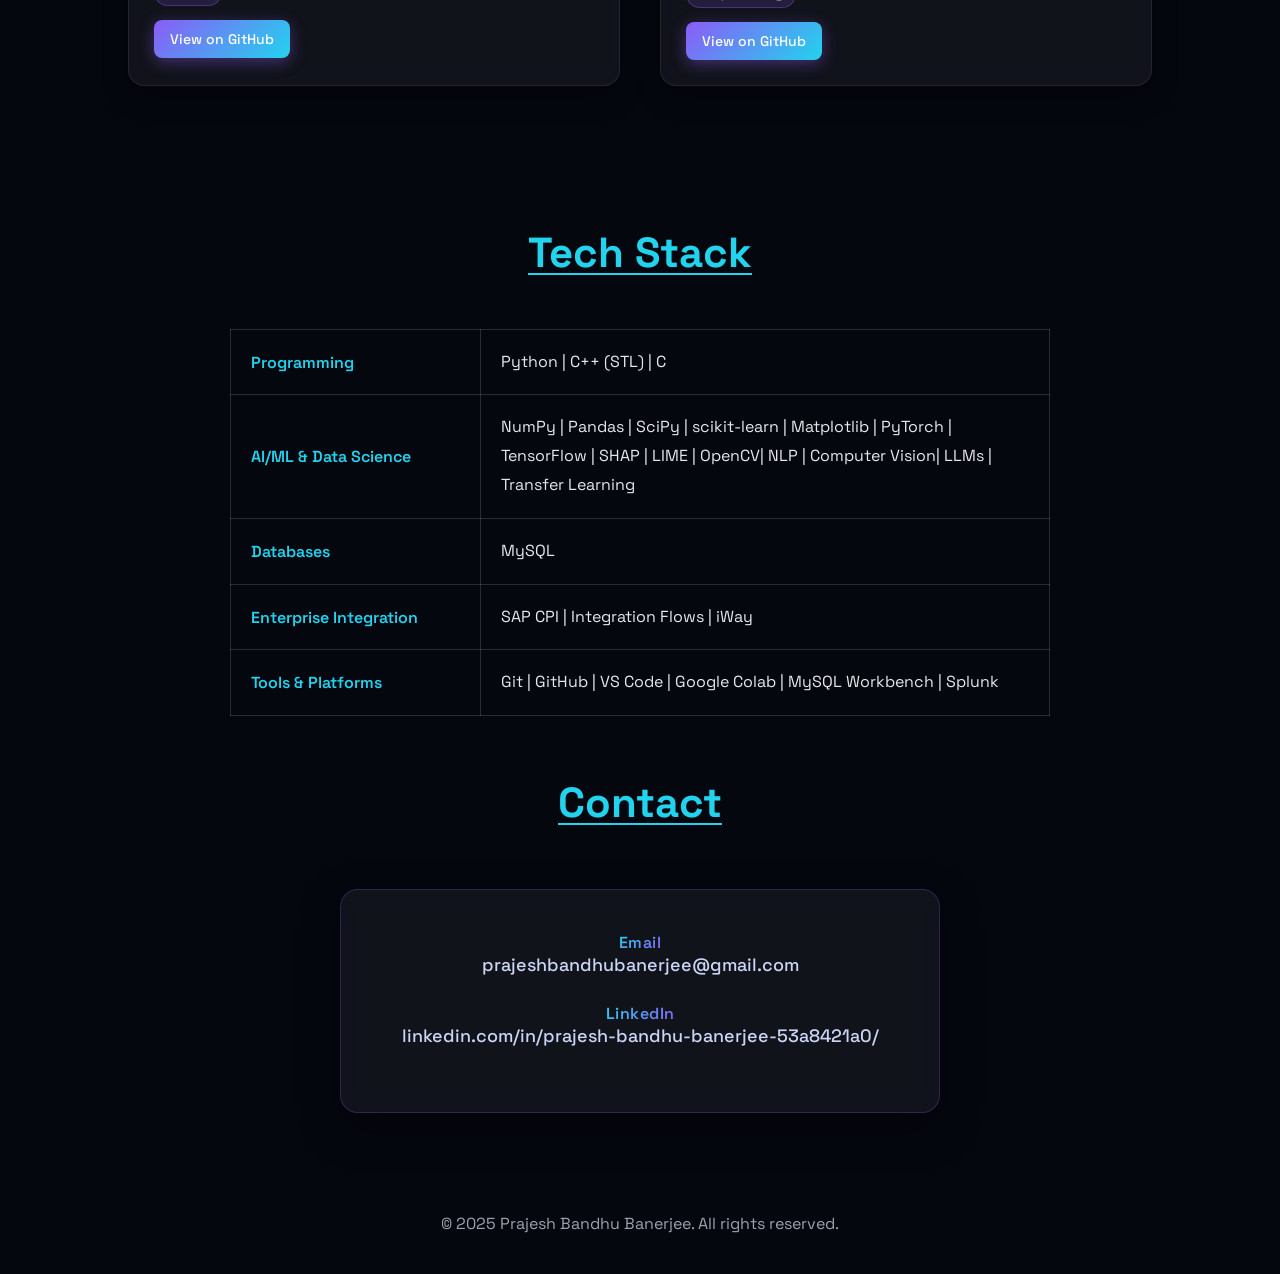
==== commit 59d43a33: "Fix HTML formatting and update resume link" ====
--- a/index.html
+++ b/index.html
@@ -63,7 +63,7 @@
 
             <a href="#projects" class="btn magnetic">View Work</a>
 
-            <a href="https://drive.google.com/file/d/1idnWb8D5uET0AMNGeA_8E_0jmZouup5y/view?usp=sharing"
+            <a href="https://drive.google.com/file/d/1xB8gVLQ1QhcDEJ0cG0wo1jEfkSwvk5qk/view?usp=sharing"
                 class="btn-outline magnetic"
                 target="_blank"
                 rel="noopener noreferrer">
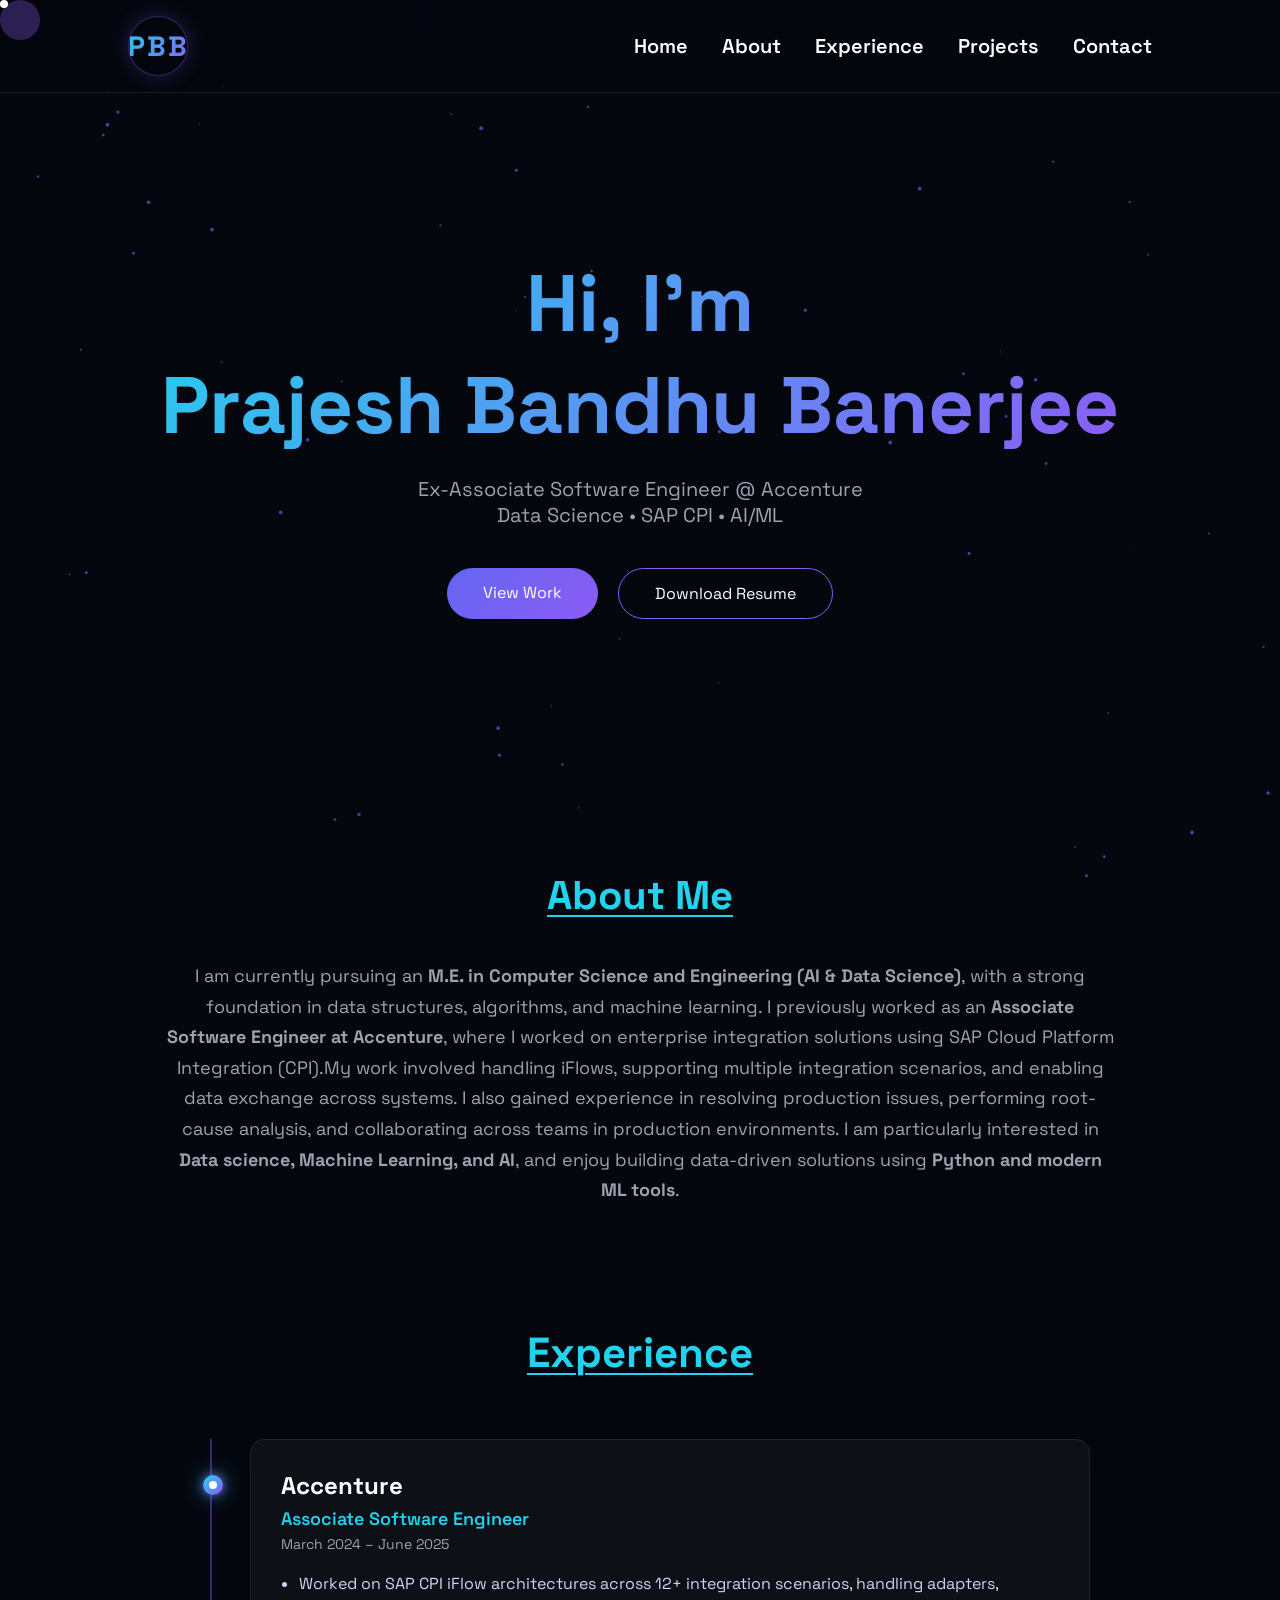
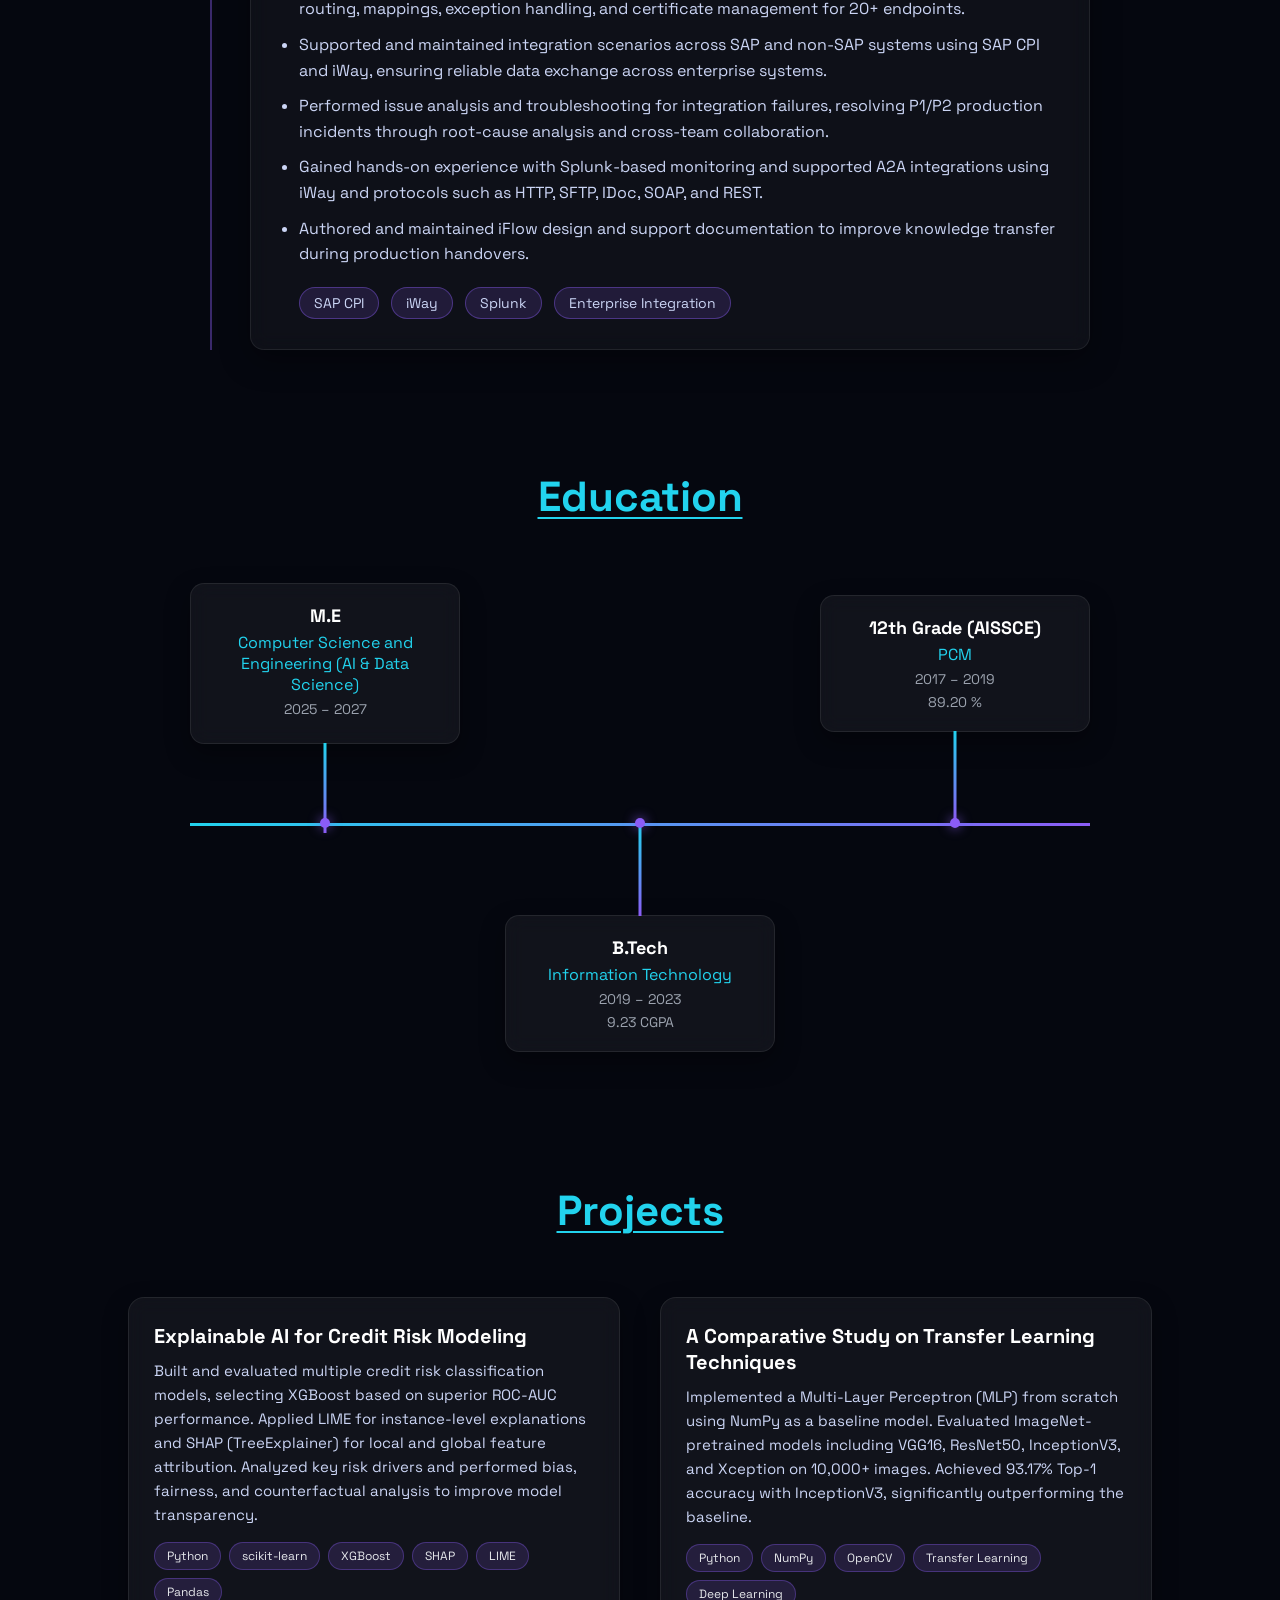
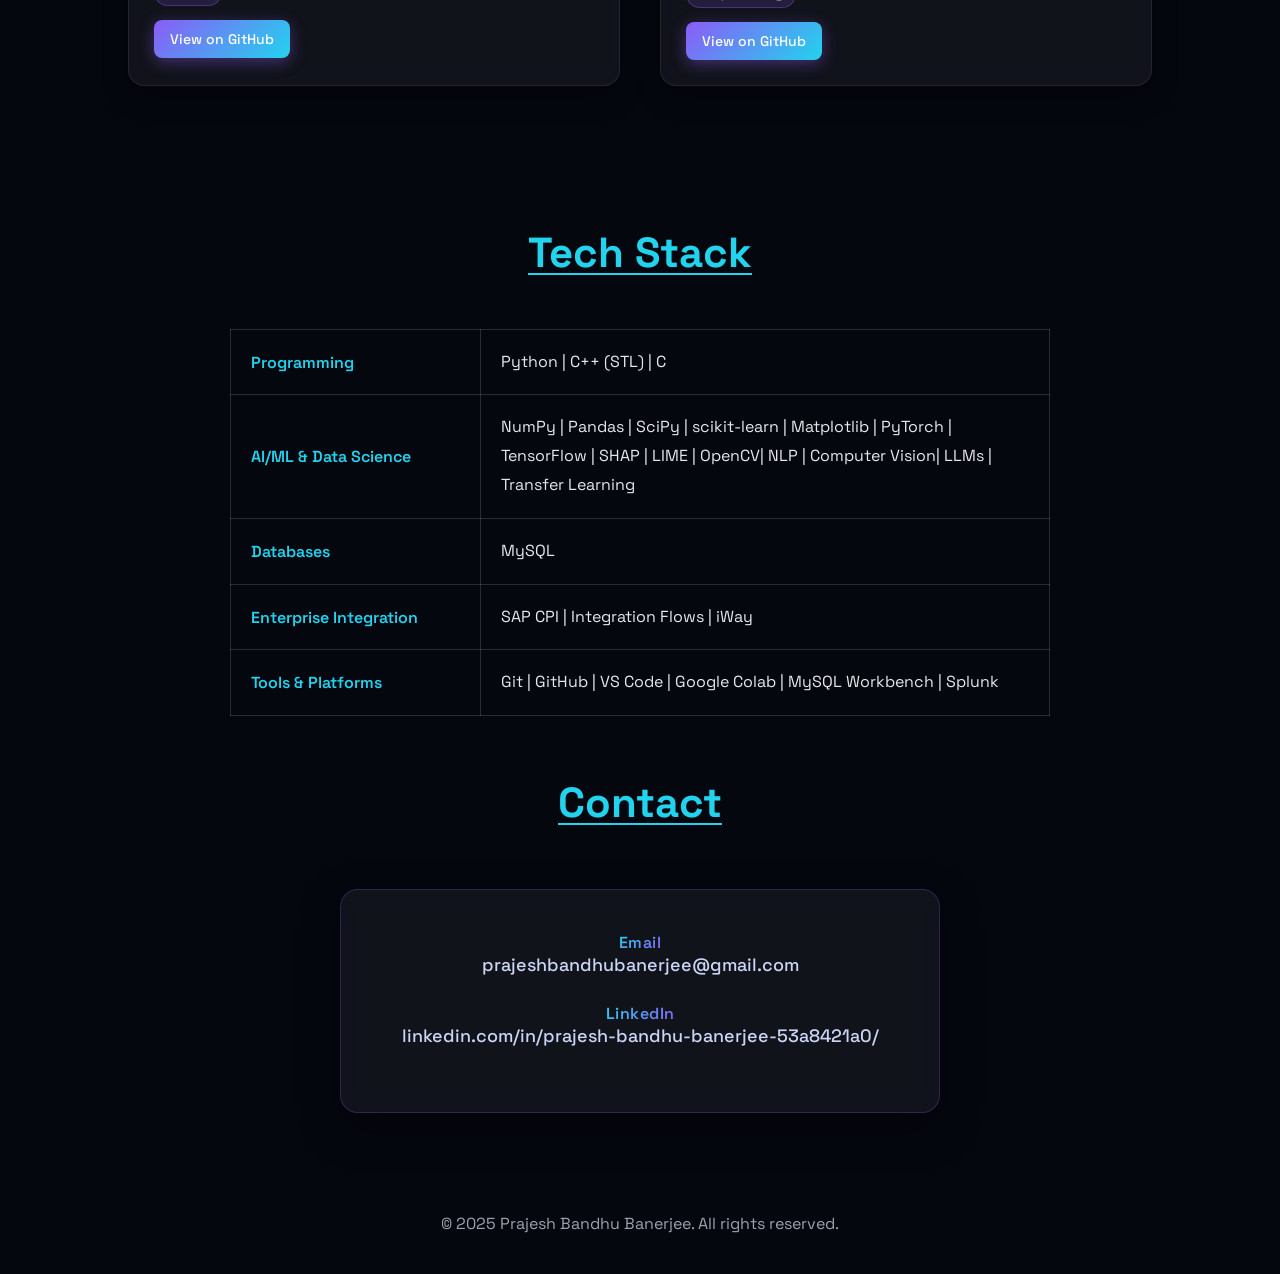
==== commit 428ad2a7: "Change resume download link in index.html Updated resume link in the portfolio section." ====
--- a/index.html
+++ b/index.html
@@ -63,7 +63,7 @@
 
             <a href="#projects" class="btn magnetic">View Work</a>
 
-            <a href="https://drive.google.com/file/d/1xB8gVLQ1QhcDEJ0cG0wo1jEfkSwvk5qk/view?usp=sharing"
+            <a href="https://drive.google.com/file/d/1R_AjNfgSWtPQjnDBRAqwjR1kcbFBU6Cf/view?usp=sharing"
                 class="btn-outline magnetic"
                 target="_blank"
                 rel="noopener noreferrer">
